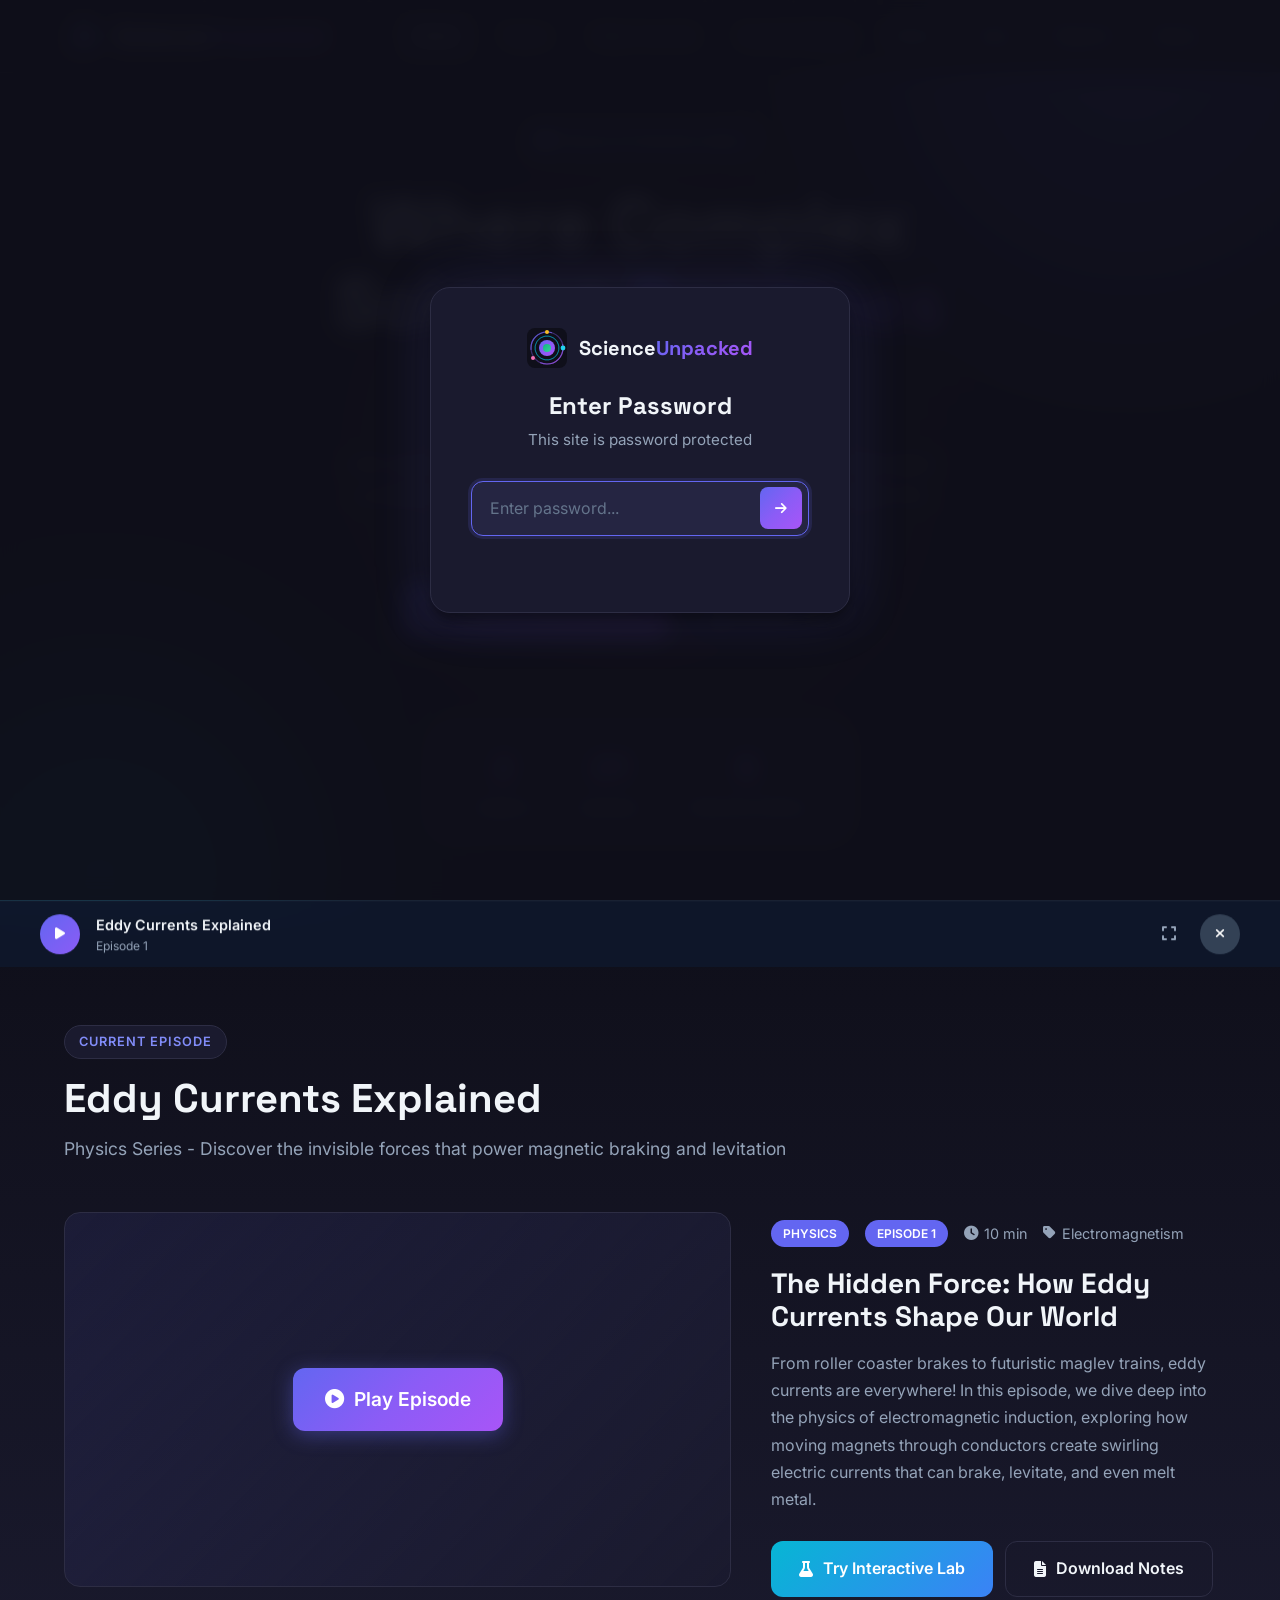
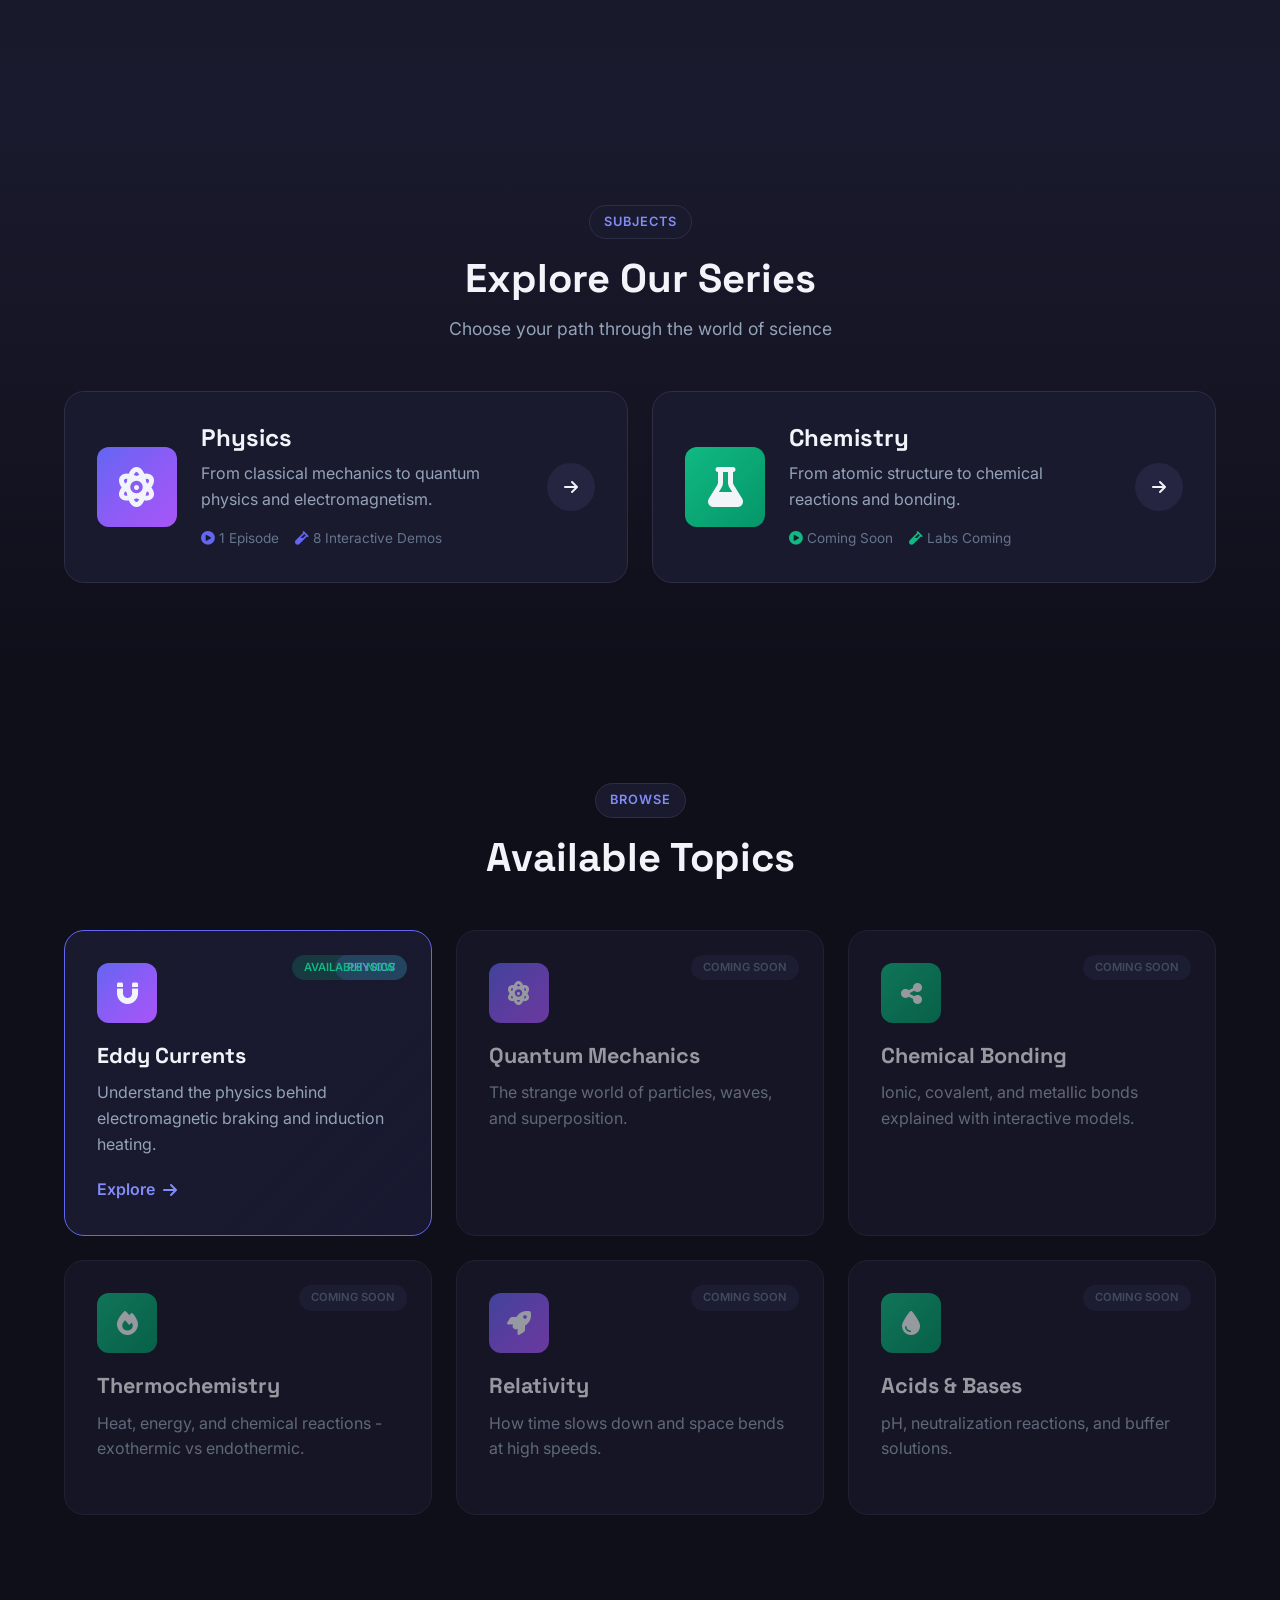
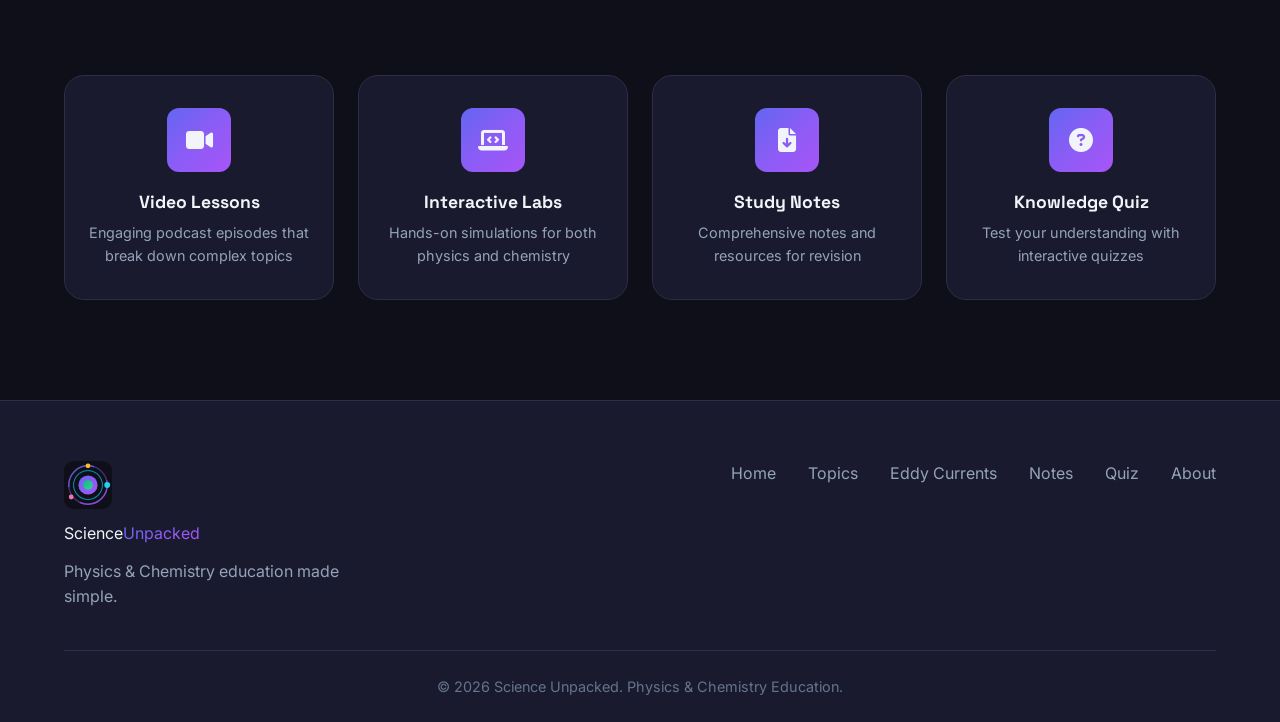
==== index.html @ 42dd4e94 "Add Chapter 8: Nuclear Instability and Radioactive Decay - Complete rewrite of nuclear-decay.html wi" ====
<!DOCTYPE html>
<html lang="en">
<head>
    <meta charset="UTF-8">
    <meta name="viewport" content="width=device-width, initial-scale=1.0">
    <meta name="description" content="Science Unpacked - Educational podcast series making complex science concepts accessible and engaging">
    <title>Science Unpacked | Where Complex Science Becomes Simple</title>
    <link rel="stylesheet" href="css/styles.css">
    <link rel="preconnect" href="https://fonts.googleapis.com">
    <link rel="preconnect" href="https://fonts.gstatic.com" crossorigin>
    <link href="https://fonts.googleapis.com/css2?family=Inter:wght@300;400;500;600;700;800&family=Space+Grotesk:wght@400;500;600;700&display=swap" rel="stylesheet">
    <link rel="stylesheet" href="https://cdnjs.cloudflare.com/ajax/libs/font-awesome/6.4.0/css/all.min.css">
</head>
<body>
    <!-- Navigation -->
    <nav class="navbar" id="navbar">
        <div class="nav-container">
            <a href="index.html" class="nav-brand">
                <div class="brand-logo">
                    <img src="assets/logo-icon.svg" alt="Science Unpacked" width="32" height="32">
                </div>
                <span class="brand-text">Science<span class="brand-accent">Unpacked</span></span>
            </a>
            
            <div class="nav-menu" id="navMenu">
                <a href="index.html" class="nav-link active">Home</a>
                <a href="topics.html" class="nav-link">Topics</a>
                <a href="eddy-currents.html" class="nav-link">Eddy Currents</a>
                <a href="nuclear-decay.html" class="nav-link">Nuclear Decay</a>
                <a href="notes.html" class="nav-link">Notes</a>
                <a href="quiz.html" class="nav-link">Quiz</a>
                <a href="reports.html" class="nav-link">Reports</a><a href="about.html" class="nav-link">About</a>
            </div>
            
            <button class="mobile-toggle" id="mobileToggle">
                <span></span>
                <span></span>
                <span></span>
            </button>
        </div>
    </nav>

    <!-- Hero Section -->
    <section class="hero">
        <div class="hero-bg">
            <div class="gradient-orb orb-1"></div>
            <div class="gradient-orb orb-2"></div>
            <div class="gradient-orb orb-3"></div>
            <div class="particles" id="particles"></div>
        </div>
        
        <div class="hero-content">
            <div class="hero-badge">
                <i class="fas fa-play-circle"></i>
                <span>Physics & Chemistry Series</span>
            </div>
            <h1 class="hero-title">
                Where Complex Science
                <span class="gradient-text">Becomes Simple</span>
            </h1>
            <p class="hero-description">
                Join us on a journey through Physics and Chemistry. From eddy currents to chemical bonds, 
                we unpack complex concepts into engaging, digestible episodes.
            </p>
            <div class="hero-buttons">
                <a href="podcast.html" class="btn btn-primary">
                    <i class="fas fa-headphones"></i>
                    Listen to Latest Episode
                </a>
                <a href="topics.html" class="btn btn-secondary">
                    <i class="fas fa-flask"></i>
                    Browse Topics
                </a>
            </div>
        </div>
        
        <div class="hero-stats">
            <div class="stat-item">
                <span class="stat-number">2</span>
                <span class="stat-label">Subjects</span>
            </div>
            <div class="stat-item">
                <span class="stat-number">01</span>
                <span class="stat-label">Episodes</span>
            </div>
            <div class="stat-item">
                <span class="stat-number">8</span>
                <span class="stat-label">Interactive Demos</span>
            </div>
        </div>
    </section>

    <!-- Latest Episode Section -->
    <section class="episode-section" id="latest-episode">
        <div class="container">
            <div class="section-header">
                <span class="section-tag">Current Episode</span>
                <h2 class="section-title">Eddy Currents Explained</h2>
                <p class="section-subtitle">Physics Series - Discover the invisible forces that power magnetic braking and levitation</p>
            </div>
            
            <div class="video-container">
                <div class="video-player" id="videoPlayer" style="min-height:320px; display:flex; align-items:center; justify-content:center; background:linear-gradient(135deg, rgba(99,102,241,0.1) 0%, var(--surface) 100%); border-radius:16px;">
                    <a href="podcast.html" class="btn btn-primary" style="font-size:1.2rem; padding:16px 32px;">
                        <i class="fas fa-play-circle"></i>
                        Play Episode
                    </a>
                </div>
                
                <div class="video-info">
                    <div class="video-meta">
                        <span class="subject-tag physics">Physics</span>
                        <span class="episode-tag">Episode 1</span>
                        <span class="duration"><i class="fas fa-clock"></i> 10 min</span>
                        <span class="topic"><i class="fas fa-tag"></i> Electromagnetism</span>
                    </div>
                    <h3 class="video-title">The Hidden Force: How Eddy Currents Shape Our World</h3>
                    <p class="video-description">
                        From roller coaster brakes to futuristic maglev trains, eddy currents are everywhere! 
                        In this episode, we dive deep into the physics of electromagnetic induction, 
                        exploring how moving magnets through conductors create swirling electric currents 
                        that can brake, levitate, and even melt metal.
                    </p>
                    <div class="video-actions">
                        <a href="eddy-currents.html" class="btn btn-accent">
                            <i class="fas fa-flask"></i>
                            Try Interactive Lab
                        </a>
                        <a href="notes.html" class="btn btn-outline">
                            <i class="fas fa-file-alt"></i>
                            Download Notes
                        </a>
                    </div>
                </div>
            </div>
        </div>
    </section>

    <!-- Subjects Section -->
    <section class="subjects-section">
        <div class="container">
            <div class="section-header centered">
                <span class="section-tag">Subjects</span>
                <h2 class="section-title">Explore Our Series</h2>
                <p class="section-subtitle">Choose your path through the world of science</p>
            </div>
            
            <div class="subjects-grid">
                <a href="topics.html#physics" class="subject-card physics">
                    <div class="subject-icon">
                        <i class="fas fa-atom"></i>
                    </div>
                    <div class="subject-content">
                        <h3>Physics</h3>
                        <p>From classical mechanics to quantum physics and electromagnetism.</p>
                        <div class="subject-meta">
                            <span><i class="fas fa-play-circle"></i> 1 Episode</span>
                            <span><i class="fas fa-vial"></i> 8 Interactive Demos</span>
                        </div>
                    </div>
                    <div class="subject-arrow">
                        <i class="fas fa-arrow-right"></i>
                    </div>
                </a>
                
                <a href="topics.html#chemistry" class="subject-card chemistry">
                    <div class="subject-icon">
                        <i class="fas fa-flask"></i>
                    </div>
                    <div class="subject-content">
                        <h3>Chemistry</h3>
                        <p>From atomic structure to chemical reactions and bonding.</p>
                        <div class="subject-meta">
                            <span><i class="fas fa-play-circle"></i> Coming Soon</span>
                            <span><i class="fas fa-vial"></i> Labs Coming</span>
                        </div>
                    </div>
                    <div class="subject-arrow">
                        <i class="fas fa-arrow-right"></i>
                    </div>
                </a>
            </div>
        </div>
    </section>

    <!-- Topics Grid -->
    <section class="topics-section">
        <div class="container">
            <div class="section-header centered">
                <span class="section-tag">Browse</span>
                <h2 class="section-title">Available Topics</h2>
            </div>
            
            <div class="topics-grid">
                <div class="topic-card featured physics">
                    <div class="topic-badge physics">Physics</div>
                    <div class="topic-icon">
                        <i class="fas fa-magnet"></i>
                    </div>
                    <h3>Eddy Currents</h3>
                    <p>Understand the physics behind electromagnetic braking and induction heating.</p>
                    <a href="eddy-currents.html" class="topic-link">
                        Explore <i class="fas fa-arrow-right"></i>
                    </a>
                    <span class="topic-status available">Available Now</span>
                </div>
                
                <div class="topic-card coming-soon physics">
                    <div class="topic-badge physics">Physics</div>
                    <div class="topic-icon">
                        <i class="fas fa-atom"></i>
                    </div>
                    <h3>Quantum Mechanics</h3>
                    <p>The strange world of particles, waves, and superposition.</p>
                    <span class="topic-status">Coming Soon</span>
                </div>
                
                <div class="topic-card coming-soon chemistry">
                    <div class="topic-badge chemistry">Chemistry</div>
                    <div class="topic-icon" style="background: var(--gradient-chem);">
                        <i class="fas fa-share-alt"></i>
                    </div>
                    <h3>Chemical Bonding</h3>
                    <p>Ionic, covalent, and metallic bonds explained with interactive models.</p>
                    <span class="topic-status">Coming Soon</span>
                </div>
                
                <div class="topic-card coming-soon chemistry">
                    <div class="topic-badge chemistry">Chemistry</div>
                    <div class="topic-icon" style="background: var(--gradient-chem);">
                        <i class="fas fa-fire"></i>
                    </div>
                    <h3>Thermochemistry</h3>
                    <p>Heat, energy, and chemical reactions - exothermic vs endothermic.</p>
                    <span class="topic-status">Coming Soon</span>
                </div>
                
                <div class="topic-card coming-soon physics">
                    <div class="topic-badge physics">Physics</div>
                    <div class="topic-icon">
                        <i class="fas fa-rocket"></i>
                    </div>
                    <h3>Relativity</h3>
                    <p>How time slows down and space bends at high speeds.</p>
                    <span class="topic-status">Coming Soon</span>
                </div>
                
                <div class="topic-card coming-soon chemistry">
                    <div class="topic-badge chemistry">Chemistry</div>
                    <div class="topic-icon" style="background: var(--gradient-chem);">
                        <i class="fas fa-tint"></i>
                    </div>
                    <h3>Acids & Bases</h3>
                    <p>pH, neutralization reactions, and buffer solutions.</p>
                    <span class="topic-status">Coming Soon</span>
                </div>
            </div>
        </div>
    </section>

    <!-- Features Section -->
    <section class="features-section">
        <div class="container">
            <div class="features-grid">
                <div class="feature-item">
                    <div class="feature-icon">
                        <i class="fas fa-video"></i>
                    </div>
                    <h3>Video Lessons</h3>
                    <p>Engaging podcast episodes that break down complex topics</p>
                </div>
                <div class="feature-item">
                    <div class="feature-icon">
                        <i class="fas fa-laptop-code"></i>
                    </div>
                    <h3>Interactive Labs</h3>
                    <p>Hands-on simulations for both physics and chemistry</p>
                </div>
                <div class="feature-item">
                    <div class="feature-icon">
                        <i class="fas fa-file-download"></i>
                    </div>
                    <h3>Study Notes</h3>
                    <p>Comprehensive notes and resources for revision</p>
                </div>
                <div class="feature-item">
                    <div class="feature-icon">
                        <i class="fas fa-question-circle"></i>
                    </div>
                    <h3>Knowledge Quiz</h3>
                    <p>Test your understanding with interactive quizzes</p>
                </div>
            </div>
        </div>
    </section>

    <!-- Footer -->
    <footer class="footer">
        <div class="container">
            <div class="footer-content">
                <div class="footer-brand">
                    <div class="brand-logo">
                        <img src="assets/logo-icon.svg" alt="Science Unpacked" width="32" height="32">
                    </div>
                    <span class="brand-text">Science<span class="brand-accent">Unpacked</span></span>
                    <p>Physics & Chemistry education made simple.</p>
                </div>
                <div class="footer-links">
                    <a href="index.html">Home</a>
                    <a href="topics.html">Topics</a>
                    <a href="eddy-currents.html">Eddy Currents</a>
                    <a href="notes.html">Notes</a>
                    <a href="quiz.html">Quiz</a>
                    <a href="about.html">About</a>
                </div>
            </div>
            <div class="footer-bottom">
                <p>&copy; 2026 Science Unpacked. Physics & Chemistry Education.</p>
            </div>
        </div>
    </footer>

    <script src="js/app.js"></script>
    <script src="js/audio-player.js"></script>
<script src="js/auth.js"></script>
</body>
</html>
---- css/styles.css ----
/* ===== CSS VARIABLES ===== */
:root {
    --primary: #6366f1;
    --primary-dark: #4f46e5;
    --primary-light: #818cf8;
    --secondary: #06b6d4;
    --accent: #f59e0b;
    --accent-light: #fbbf24;
    --background: #0f0f1a;
    --surface: #1a1a2e;
    --surface-light: #252542;
    --text: #f1f5f9;
    --text-muted: #94a3b8;
    --text-dim: #64748b;
    --border: #2d2d44;
    --success: #10b981;
    --warning: #f59e0b;
    --error: #ef4444;
    
    --gradient-1: linear-gradient(135deg, #6366f1 0%, #8b5cf6 50%, #a855f7 100%);
    --gradient-2: linear-gradient(135deg, #06b6d4 0%, #3b82f6 100%);
    --gradient-3: linear-gradient(135deg, #f59e0b 0%, #ef4444 100%);
    --gradient-chem: linear-gradient(135deg, #10b981 0%, #059669 100%);
    
    /* Subject Colors */
    --physics: #6366f1;
    --physics-light: #818cf8;
    --chemistry: #10b981;
    --chemistry-light: #34d399;
    
    --shadow-sm: 0 1px 2px 0 rgba(0, 0, 0, 0.3);
    --shadow: 0 4px 6px -1px rgba(0, 0, 0, 0.4);
    --shadow-lg: 0 10px 15px -3px rgba(0, 0, 0, 0.5);
    --shadow-glow: 0 0 40px rgba(99, 102, 241, 0.3);
    
    --radius-sm: 8px;
    --radius: 12px;
    --radius-lg: 20px;
    --radius-xl: 28px;
    
    --transition: all 0.3s cubic-bezier(0.4, 0, 0.2, 1);
}

/* ===== RESET & BASE ===== */
*, *::before, *::after {
    box-sizing: border-box;
    margin: 0;
    padding: 0;
}

html {
    scroll-behavior: smooth;
}

body {
    font-family: 'Inter', sans-serif;
    background: var(--background);
    color: var(--text);
    line-height: 1.6;
    overflow-x: hidden;
}

h1, h2, h3, h4, h5, h6 {
    font-family: 'Space Grotesk', sans-serif;
    font-weight: 700;
    line-height: 1.2;
}

a {
    text-decoration: none;
    color: inherit;
}

button {
    border: none;
    background: none;
    cursor: pointer;
    font-family: inherit;
}

img {
    max-width: 100%;
    display: block;
}

.container {
    max-width: 1200px;
    margin: 0 auto;
    padding: 0 24px;
}

/* ===== NAVIGATION ===== */
.navbar {
    position: fixed;
    top: 0;
    left: 0;
    right: 0;
    z-index: 1000;
    background: rgba(15, 15, 26, 0.8);
    backdrop-filter: blur(20px);
    border-bottom: 1px solid var(--border);
    transition: var(--transition);
}

.navbar.scrolled {
    background: rgba(15, 15, 26, 0.95);
    box-shadow: var(--shadow);
}

.nav-container {
    max-width: 1200px;
    margin: 0 auto;
    padding: 0 24px;
    height: 72px;
    display: flex;
    align-items: center;
    justify-content: space-between;
}

.nav-brand {
    display: flex;
    align-items: center;
    gap: 12px;
    font-family: 'Space Grotesk', sans-serif;
    font-size: 1.5rem;
    font-weight: 700;
}

.brand-logo {
    width: 40px;
    height: 40px;
    display: flex;
    align-items: center;
    justify-content: center;
    font-size: 1.25rem;
}

.brand-logo img {
    width: 100%;
    height: 100%;
    object-fit: contain;
}

.brand-accent {
    background: var(--gradient-1);
    -webkit-background-clip: text;
    -webkit-text-fill-color: transparent;
    background-clip: text;
}

.nav-menu {
    display: flex;
    align-items: center;
    gap: 8px;
}

.nav-link {
    padding: 10px 18px;
    border-radius: var(--radius-sm);
    font-weight: 500;
    font-size: 0.95rem;
    color: var(--text-muted);
    transition: var(--transition);
}

.nav-link:hover,
.nav-link.active {
    color: var(--text);
    background: var(--surface);
}

.wip-badge {
    display: inline-block;
    margin-left: 6px;
    padding: 2px 6px;
    font-size: 0.65rem;
    font-weight: 700;
    text-transform: uppercase;
    letter-spacing: 0.05em;
    color: var(--background);
    background: var(--accent);
    border-radius: 4px;
    vertical-align: middle;
    line-height: 1;
}

.nav-link.disabled {
    opacity: 0.5;
    cursor: not-allowed;
    pointer-events: none;
}

.mobile-toggle {
    display: none;
    flex-direction: column;
    gap: 5px;
    padding: 8px;
}

.mobile-toggle span {
    width: 24px;
    height: 2px;
    background: var(--text);
    border-radius: 2px;
    transition: var(--transition);
}

/* ===== HERO SECTION ===== */
.hero {
    position: relative;
    min-height: 100vh;
    display: flex;
    flex-direction: column;
    align-items: center;
    justify-content: center;
    padding: 120px 24px 80px;
    overflow: hidden;
}

.hero-bg {
    position: absolute;
    inset: 0;
    z-index: -1;
}

.gradient-orb {
    position: absolute;
    border-radius: 50%;
    filter: blur(100px);
    opacity: 0.5;
    animation: float 20s ease-in-out infinite;
}

.orb-1 {
    width: 500px;
    height: 500px;
    background: var(--primary);
    top: -200px;
    right: -100px;
    animation-delay: 0s;
}

.orb-2 {
    width: 400px;
    height: 400px;
    background: var(--secondary);
    bottom: -150px;
    left: -100px;
    animation-delay: -7s;
}

.orb-3 {
    width: 300px;
    height: 300px;
    background: var(--accent);
    top: 50%;
    left: 50%;
    transform: translate(-50%, -50%);
    animation-delay: -14s;
}

.particles {
    position: absolute;
    inset: 0;
    overflow: hidden;
}

.particle {
    position: absolute;
    width: 4px;
    height: 4px;
    background: rgba(255, 255, 255, 0.5);
    border-radius: 50%;
    animation: particle-float 15s infinite;
}

@keyframes float {
    0%, 100% { transform: translate(0, 0) scale(1); }
    25% { transform: translate(50px, -50px) scale(1.1); }
    50% { transform: translate(0, -100px) scale(1); }
    75% { transform: translate(-50px, -50px) scale(0.9); }
}

@keyframes particle-float {
    0%, 100% { transform: translateY(100vh) rotate(0deg); opacity: 0; }
    10% { opacity: 1; }
    90% { opacity: 1; }
    100% { transform: translateY(-100vh) rotate(720deg); opacity: 0; }
}

.hero-content {
    text-align: center;
    max-width: 800px;
    z-index: 1;
}

.hero-badge {
    display: inline-flex;
    align-items: center;
    gap: 8px;
    padding: 8px 16px;
    background: var(--surface);
    border: 1px solid var(--border);
    border-radius: 50px;
    font-size: 0.9rem;
    color: var(--primary-light);
    margin-bottom: 24px;
}

.hero-title {
    font-size: clamp(2.5rem, 6vw, 4.5rem);
    margin-bottom: 24px;
    line-height: 1.1;
}

.gradient-text {
    background: var(--gradient-1);
    -webkit-background-clip: text;
    -webkit-text-fill-color: transparent;
    background-clip: text;
}

.hero-description {
    font-size: 1.25rem;
    color: var(--text-muted);
    max-width: 600px;
    margin: 0 auto 40px;
}

.hero-buttons {
    display: flex;
    gap: 16px;
    justify-content: center;
    flex-wrap: wrap;
}

/* ===== BUTTONS ===== */
.btn {
    display: inline-flex;
    align-items: center;
    gap: 10px;
    padding: 14px 28px;
    border-radius: var(--radius);
    font-weight: 600;
    font-size: 1rem;
    transition: var(--transition);
    cursor: pointer;
}

.btn-primary {
    background: var(--gradient-1);
    color: white;
    box-shadow: 0 4px 20px rgba(99, 102, 241, 0.4);
}

.btn-primary:hover {
    transform: translateY(-2px);
    box-shadow: 0 8px 30px rgba(99, 102, 241, 0.5);
}

.btn-secondary {
    background: var(--surface);
    color: var(--text);
    border: 1px solid var(--border);
}

.btn-secondary:hover {
    background: var(--surface-light);
    border-color: var(--primary);
}

.btn-accent {
    background: var(--gradient-2);
    color: white;
}

.btn-accent:hover {
    transform: translateY(-2px);
    box-shadow: 0 8px 30px rgba(6, 182, 212, 0.4);
}

.btn-outline {
    background: transparent;
    color: var(--text);
    border: 1px solid var(--border);
}

.btn-outline:hover {
    background: var(--surface);
    border-color: var(--primary);
}

/* ===== HERO STATS ===== */
.hero-stats {
    display: flex;
    gap: 48px;
    margin-top: 80px;
    padding: 24px 48px;
    background: var(--surface);
    border: 1px solid var(--border);
    border-radius: var(--radius-xl);
    z-index: 1;
}

.stat-item {
    text-align: center;
}

.stat-number {
    display: block;
    font-family: 'Space Grotesk', sans-serif;
    font-size: 2rem;
    font-weight: 700;
    background: var(--gradient-1);
    -webkit-background-clip: text;
    -webkit-text-fill-color: transparent;
    background-clip: text;
}

.stat-label {
    font-size: 0.875rem;
    color: var(--text-muted);
}

/* ===== SECTIONS ===== */
.section-header {
    margin-bottom: 48px;
}

.section-header.centered {
    text-align: center;
}

.section-tag {
    display: inline-block;
    padding: 6px 14px;
    background: var(--surface);
    border: 1px solid var(--border);
    border-radius: 50px;
    font-size: 0.8rem;
    font-weight: 600;
    text-transform: uppercase;
    letter-spacing: 1px;
    color: var(--primary-light);
    margin-bottom: 16px;
}

.section-title {
    font-size: clamp(1.75rem, 4vw, 2.5rem);
    margin-bottom: 12px;
}

.section-subtitle {
    font-size: 1.1rem;
    color: var(--text-muted);
}

/* ===== EPISODE SECTION ===== */
.episode-section {
    padding: 100px 0;
    background: linear-gradient(180deg, var(--background) 0%, var(--surface) 100%);
}

.video-container {
    display: grid;
    grid-template-columns: 1.5fr 1fr;
    gap: 40px;
    align-items: start;
}

.video-player {
    position: relative;
    background: var(--surface);
    border-radius: var(--radius-lg);
    overflow: hidden;
    border: 1px solid var(--border);
    aspect-ratio: 16/9;
}

.video-placeholder {
    position: absolute;
    inset: 0;
    display: flex;
    align-items: center;
    justify-content: center;
    background: linear-gradient(135deg, var(--surface) 0%, var(--surface-light) 100%);
}

.placeholder-content {
    text-align: center;
    padding: 40px;
}

.placeholder-content i {
    font-size: 4rem;
    color: var(--primary);
    margin-bottom: 20px;
}

.placeholder-content h3 {
    font-size: 1.5rem;
    margin-bottom: 8px;
}

.placeholder-content p {
    color: var(--text-muted);
    margin-bottom: 16px;
}

.placeholder-hint {
    display: inline-block;
    padding: 8px 16px;
    background: var(--surface-light);
    border-radius: var(--radius-sm);
    font-size: 0.8rem;
    color: var(--text-dim);
}

.video-player iframe {
    width: 100%;
    height: 100%;
    border: none;
}

.video-info {
    padding: 8px 0;
}

.video-meta {
    display: flex;
    gap: 16px;
    margin-bottom: 20px;
    flex-wrap: wrap;
}

.episode-tag {
    padding: 4px 12px;
    background: var(--primary);
    color: white;
    border-radius: 50px;
    font-size: 0.75rem;
    font-weight: 600;
    text-transform: uppercase;
}

.duration,
.topic {
    display: flex;
    align-items: center;
    gap: 6px;
    font-size: 0.9rem;
    color: var(--text-muted);
}

.video-title {
    font-size: 1.75rem;
    margin-bottom: 16px;
}

.video-description {
    color: var(--text-muted);
    margin-bottom: 28px;
    line-height: 1.7;
}

.video-actions {
    display: flex;
    gap: 12px;
    flex-wrap: wrap;
}

/* ===== TOPICS SECTION ===== */
.topics-section {
    padding: 100px 0;
}

.topics-grid {
    display: grid;
    grid-template-columns: repeat(auto-fit, minmax(300px, 1fr));
    gap: 24px;
}

.topic-card {
    position: relative;
    padding: 32px;
    background: var(--surface);
    border: 1px solid var(--border);
    border-radius: var(--radius-lg);
    transition: var(--transition);
}

.topic-card:hover:not(.coming-soon) {
    transform: translateY(-4px);
    border-color: var(--primary);
    box-shadow: var(--shadow-glow);
}

.topic-card.featured {
    background: linear-gradient(135deg, var(--surface) 0%, rgba(99, 102, 241, 0.1) 100%);
    border-color: var(--primary);
}

.topic-card.coming-soon {
    opacity: 0.6;
}

.topic-icon {
    width: 60px;
    height: 60px;
    background: var(--gradient-1);
    border-radius: var(--radius);
    display: flex;
    align-items: center;
    justify-content: center;
    font-size: 1.5rem;
    margin-bottom: 20px;
}

.topic-card h3 {
    font-size: 1.35rem;
    margin-bottom: 12px;
}

.topic-card p {
    color: var(--text-muted);
    margin-bottom: 20px;
}

.topic-link {
    display: inline-flex;
    align-items: center;
    gap: 8px;
    color: var(--primary-light);
    font-weight: 600;
    transition: var(--transition);
}

.topic-link:hover {
    gap: 12px;
}

.topic-status {
    position: absolute;
    top: 24px;
    right: 24px;
    padding: 4px 12px;
    background: var(--surface-light);
    border-radius: 50px;
    font-size: 0.7rem;
    font-weight: 600;
    text-transform: uppercase;
    color: var(--text-dim);
}

.topic-status.available {
    background: rgba(16, 185, 129, 0.2);
    color: var(--success);
}

/* ===== FEATURES SECTION ===== */
.features-section {
    padding: 60px 0 100px;
}

.features-grid {
    display: grid;
    grid-template-columns: repeat(auto-fit, minmax(250px, 1fr));
    gap: 24px;
}

.feature-item {
    text-align: center;
    padding: 32px 24px;
    background: var(--surface);
    border: 1px solid var(--border);
    border-radius: var(--radius-lg);
    transition: var(--transition);
}

.feature-item:hover {
    border-color: var(--primary);
    transform: translateY(-4px);
}

.feature-icon {
    width: 64px;
    height: 64px;
    background: var(--gradient-1);
    border-radius: var(--radius);
    display: flex;
    align-items: center;
    justify-content: center;
    font-size: 1.5rem;
    margin: 0 auto 20px;
}

.feature-item h3 {
    font-size: 1.1rem;
    margin-bottom: 8px;
}

.feature-item p {
    font-size: 0.9rem;
    color: var(--text-muted);
}

/* ===== FOOTER ===== */
.footer {
    padding: 60px 0 24px;
    background: var(--surface);
    border-top: 1px solid var(--border);
}

.footer-content {
    display: flex;
    justify-content: space-between;
    align-items: flex-start;
    margin-bottom: 40px;
    flex-wrap: wrap;
    gap: 40px;
}

.footer-brand {
    display: flex;
    flex-direction: column;
    gap: 12px;
}

.footer-brand .brand-logo {
    width: 48px;
    height: 48px;
}

.footer-brand p {
    color: var(--text-muted);
    max-width: 300px;
}

.footer-links {
    display: flex;
    gap: 32px;
    flex-wrap: wrap;
}

.footer-links a {
    color: var(--text-muted);
    transition: var(--transition);
}

.footer-links a:hover {
    color: var(--primary-light);
}

.footer-bottom {
    padding-top: 24px;
    border-top: 1px solid var(--border);
    text-align: center;
}

.footer-bottom p {
    font-size: 0.9rem;
    color: var(--text-dim);
}

/* ===== RESPONSIVE ===== */
@media (max-width: 992px) {
    .video-container {
        grid-template-columns: 1fr;
    }
    
    .hero-stats {
        gap: 32px;
        padding: 20px 32px;
    }
}

@media (max-width: 768px) {
    .nav-menu {
        position: fixed;
        top: 72px;
        left: 0;
        right: 0;
        background: var(--surface);
        flex-direction: column;
        padding: 24px;
        gap: 8px;
        border-bottom: 1px solid var(--border);
        transform: translateY(-150%);
        opacity: 0;
        transition: var(--transition);
    }
    
    .nav-menu.active {
        transform: translateY(0);
        opacity: 1;
    }
    
    .nav-link {
        width: 100%;
        text-align: center;
    }
    
    .mobile-toggle {
        display: flex;
    }
    
    .hero {
        padding: 100px 20px 60px;
    }
    
    .hero-stats {
        flex-direction: column;
        gap: 24px;
        width: 100%;
        max-width: 300px;
    }
    
    .hero-buttons {
        flex-direction: column;
        width: 100%;
        max-width: 300px;
    }
    
    .btn {
        width: 100%;
        justify-content: center;
    }
    
    .video-actions {
        flex-direction: column;
    }
    
    .footer-content {
        flex-direction: column;
        text-align: center;
    }
    
    .footer-brand {
        align-items: center;
    }
    
    .footer-links {
        justify-content: center;
    }
}

/* ===== SUBJECTS SECTION ===== */
.subjects-section {
    padding: 100px 0;
    background: linear-gradient(180deg, var(--surface) 0%, var(--background) 100%);
}

.subjects-grid {
    display: grid;
    grid-template-columns: repeat(auto-fit, minmax(400px, 1fr));
    gap: 24px;
}

.subject-card {
    display: flex;
    align-items: center;
    gap: 24px;
    padding: 32px;
    background: var(--surface);
    border: 1px solid var(--border);
    border-radius: var(--radius-lg);
    transition: var(--transition);
}

.subject-card:hover {
    transform: translateY(-4px);
    border-color: var(--primary);
}

.subject-card.chemistry:hover {
    border-color: var(--chemistry);
}

.subject-icon {
    width: 80px;
    height: 80px;
    background: var(--gradient-1);
    border-radius: var(--radius);
    display: flex;
    align-items: center;
    justify-content: center;
    font-size: 2.5rem;
    flex-shrink: 0;
}

.subject-card.chemistry .subject-icon {
    background: var(--gradient-chem);
}

.subject-content {
    flex: 1;
}

.subject-content h3 {
    font-size: 1.5rem;
    margin-bottom: 8px;
}

.subject-content p {
    color: var(--text-muted);
    margin-bottom: 16px;
}

.subject-meta {
    display: flex;
    gap: 16px;
    font-size: 0.85rem;
    color: var(--text-dim);
}

.subject-meta i {
    color: var(--primary);
}

.subject-card.chemistry .subject-meta i {
    color: var(--chemistry);
}

.subject-arrow {
    width: 48px;
    height: 48px;
    background: var(--surface-light);
    border-radius: 50%;
    display: flex;
    align-items: center;
    justify-content: center;
    transition: var(--transition);
}

.subject-card:hover .subject-arrow {
    background: var(--primary);
    color: white;
}

.subject-card.chemistry:hover .subject-arrow {
    background: var(--chemistry);
}

/* ===== TOPIC BADGES ===== */
.topic-badge {
    position: absolute;
    top: 24px;
    right: 24px;
    padding: 4px 12px;
    border-radius: 50px;
    font-size: 0.7rem;
    font-weight: 600;
    text-transform: uppercase;
}

.topic-badge.physics {
    background: rgba(99, 102, 241, 0.2);
    color: var(--physics-light);
}

.topic-badge.chemistry {
    background: rgba(16, 185, 129, 0.2);
    color: var(--chemistry-light);
}

.subject-tag {
    padding: 4px 12px;
    border-radius: 50px;
    font-size: 0.75rem;
    font-weight: 600;
    text-transform: uppercase;
}

.subject-tag.physics {
    background: var(--physics);
    color: white;
}

.subject-tag.chemistry {
    background: var(--chemistry);
    color: white;
}

/* Topic card chemistry styles */
.topic-card.chemistry.featured {
    background: linear-gradient(135deg, var(--surface) 0%, rgba(16, 185, 129, 0.1) 100%);
    border-color: var(--chemistry);
}

.topic-card.chemistry:hover:not(.coming-soon) {
    border-color: var(--chemistry);
    box-shadow: 0 0 40px rgba(16, 185, 129, 0.3);
}

@media (max-width: 768px) {
    .subjects-grid {
        grid-template-columns: 1fr;
    }
    
    .subject-card {
        flex-direction: column;
        text-align: center;
    }
    
    .subject-meta {
        justify-content: center;
    }
}

/* ===== SCROLLBAR ===== */
::-webkit-scrollbar {
    width: 10px;
}

::-webkit-scrollbar-track {
    background: var(--background);
}

::-webkit-scrollbar-thumb {
    background: var(--surface-light);
    border-radius: 5px;
}

::-webkit-scrollbar-thumb:hover {
    background: var(--primary);
}
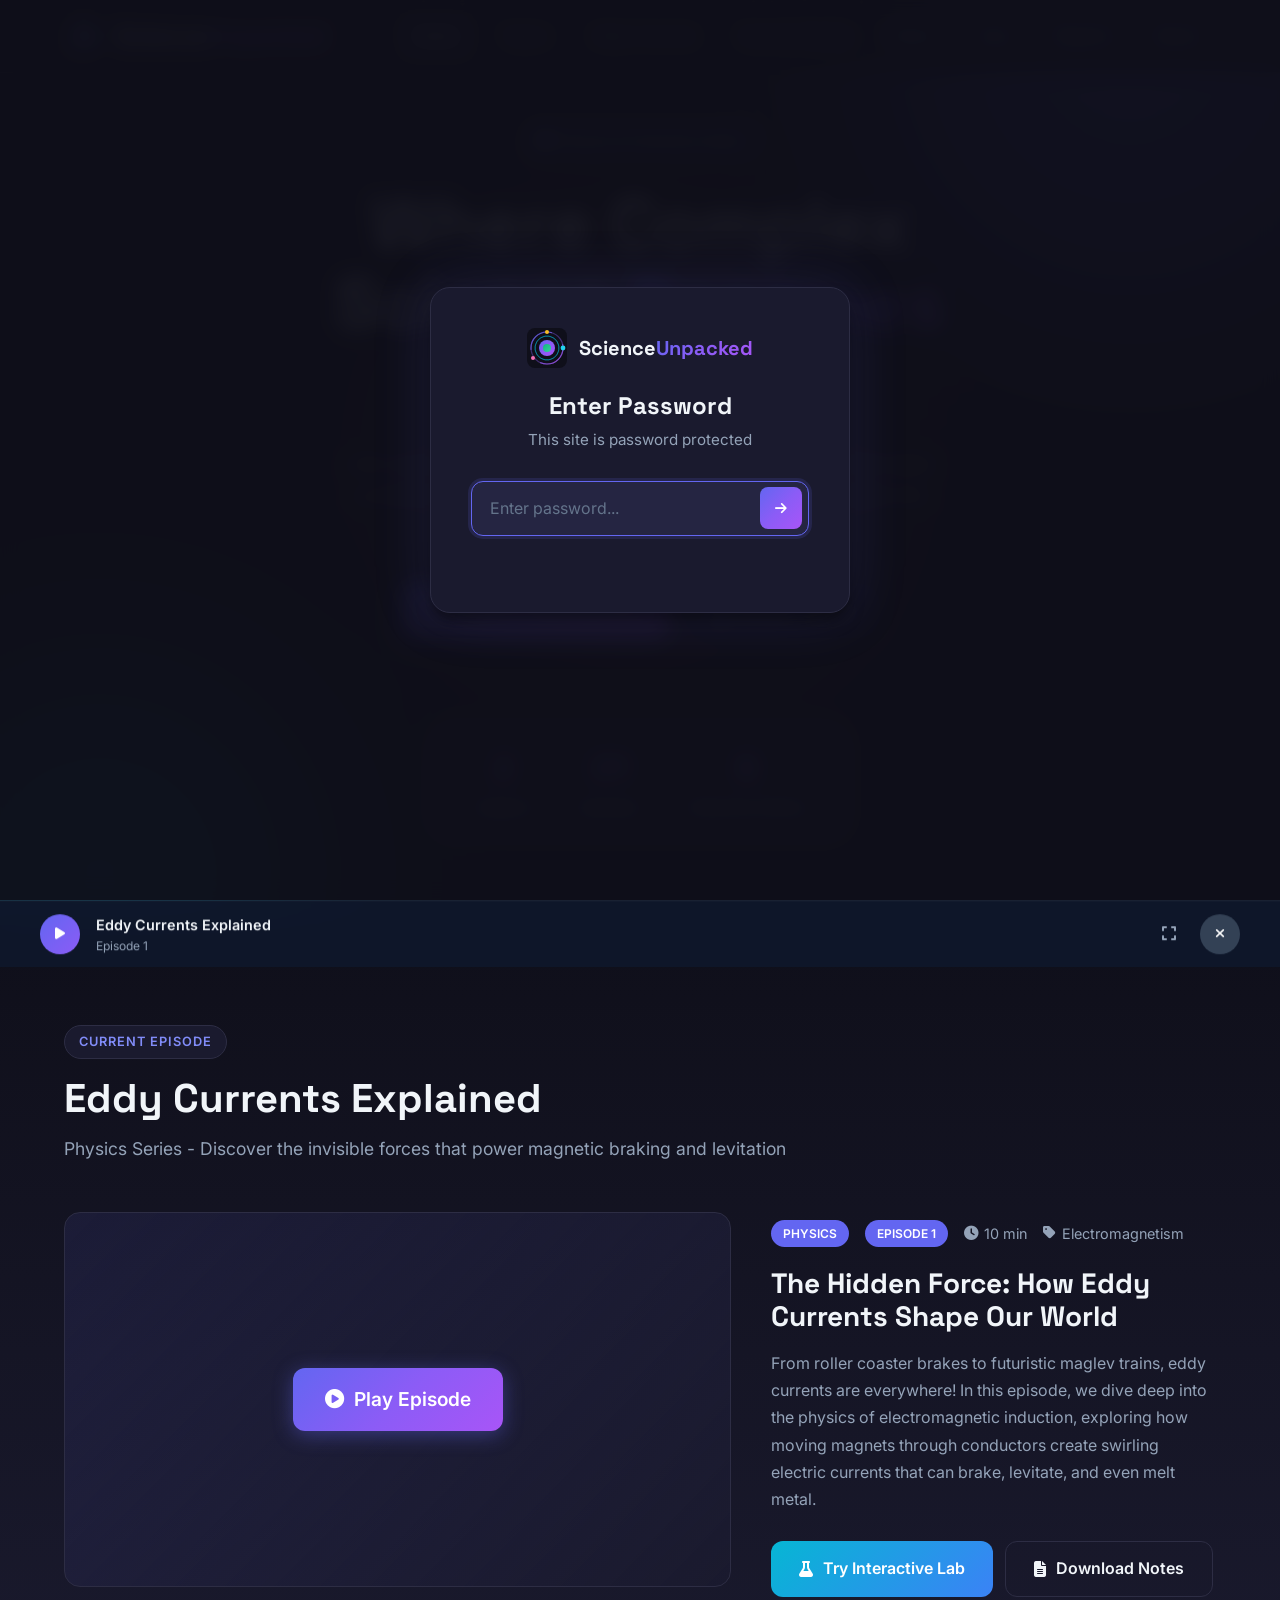
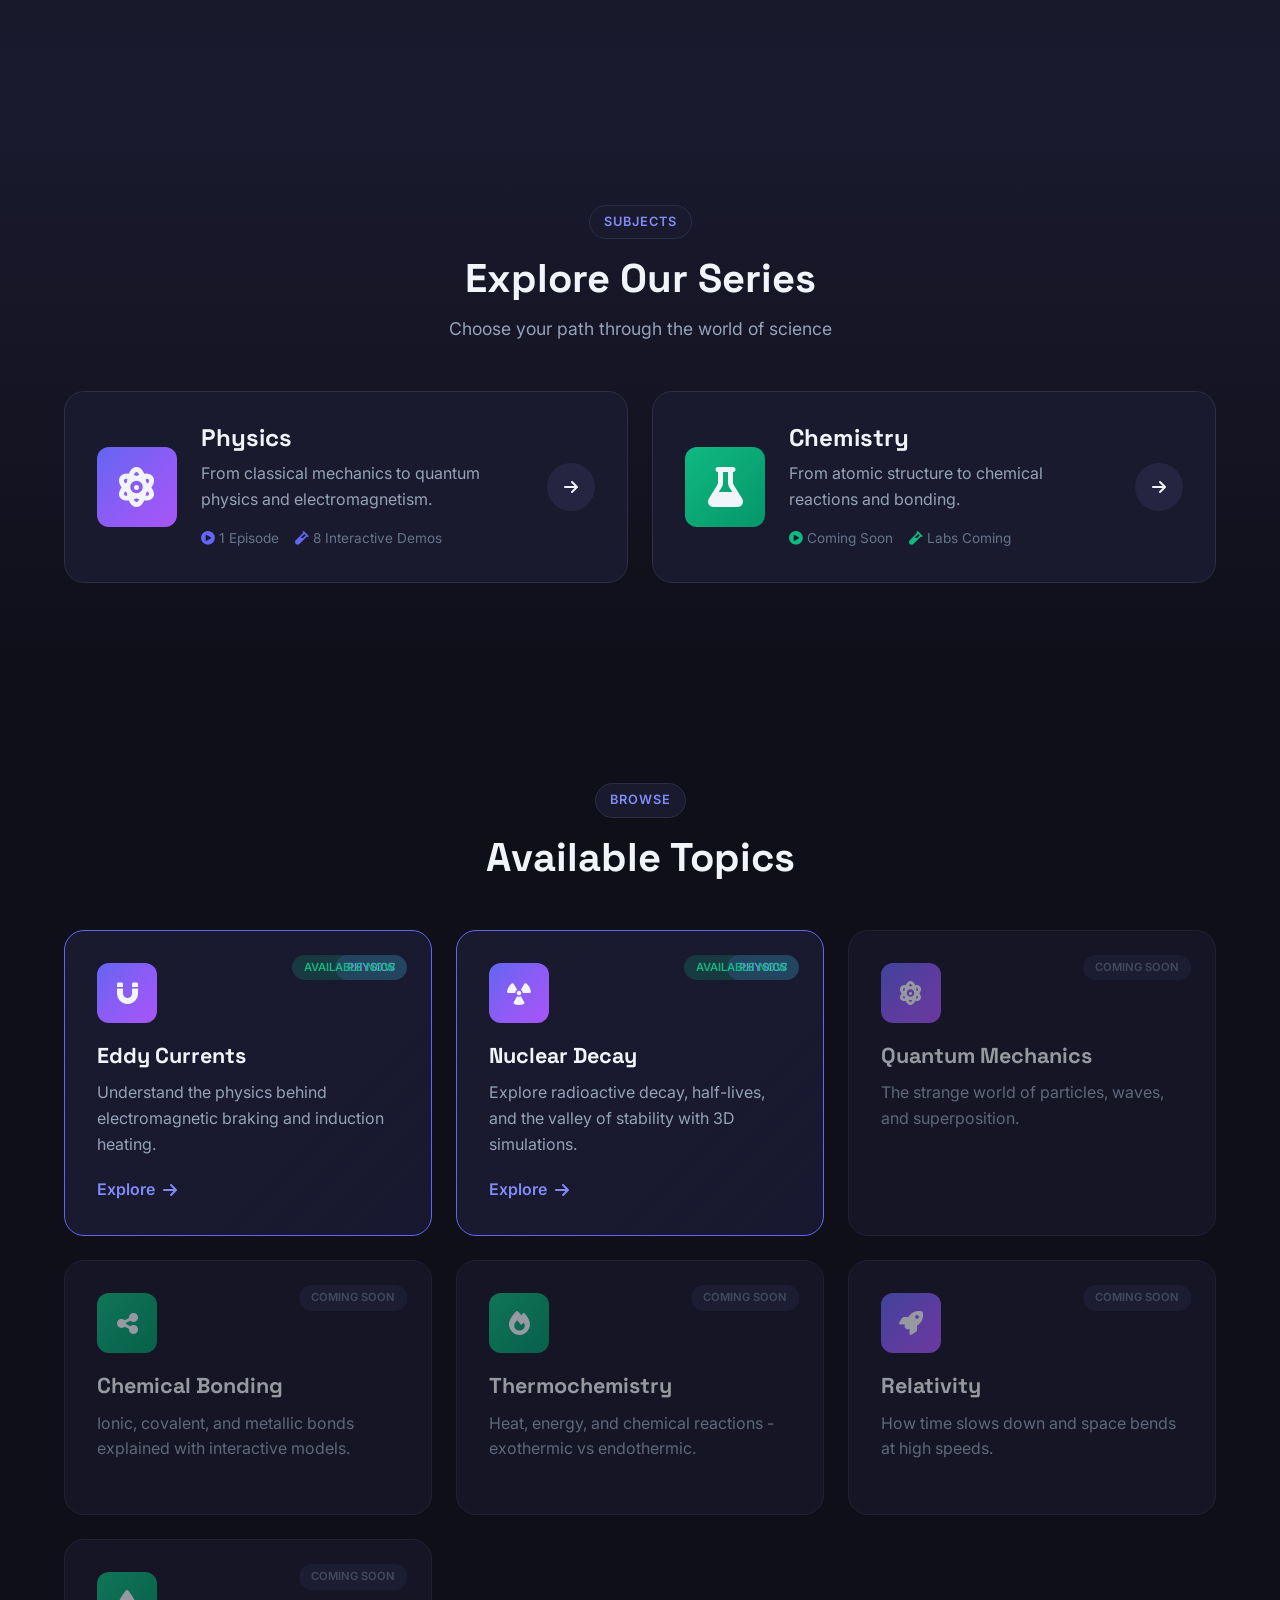
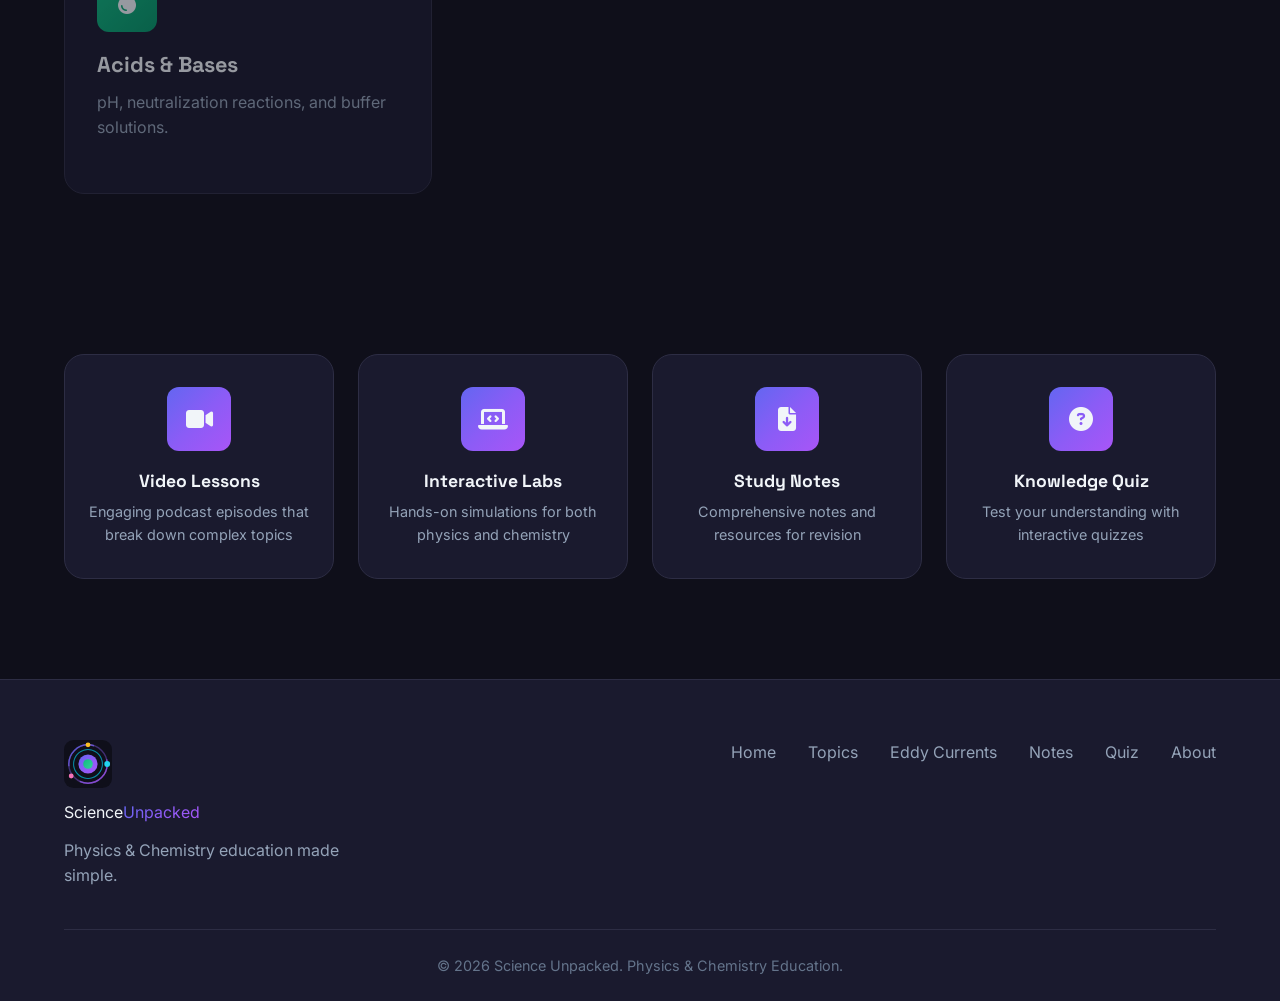
==== commit d6fa3bce: "Fix Nuclear Decay visibility on homepage and add cache-busting - Add Nuclear Decay card to homepage " ====
--- a/index.html
+++ b/index.html
@@ -205,6 +205,19 @@
                     <span class="topic-status available">Available Now</span>
                 </div>
                 
+                <div class="topic-card featured physics">
+                    <div class="topic-badge physics">Physics</div>
+                    <div class="topic-icon">
+                        <i class="fas fa-radiation"></i>
+                    </div>
+                    <h3>Nuclear Decay</h3>
+                    <p>Explore radioactive decay, half-lives, and the valley of stability with 3D simulations.</p>
+                    <a href="nuclear-decay.html" class="topic-link">
+                        Explore <i class="fas fa-arrow-right"></i>
+                    </a>
+                    <span class="topic-status available">Available Now</span>
+                </div>
+                
                 <div class="topic-card coming-soon physics">
                     <div class="topic-badge physics">Physics</div>
                     <div class="topic-icon">
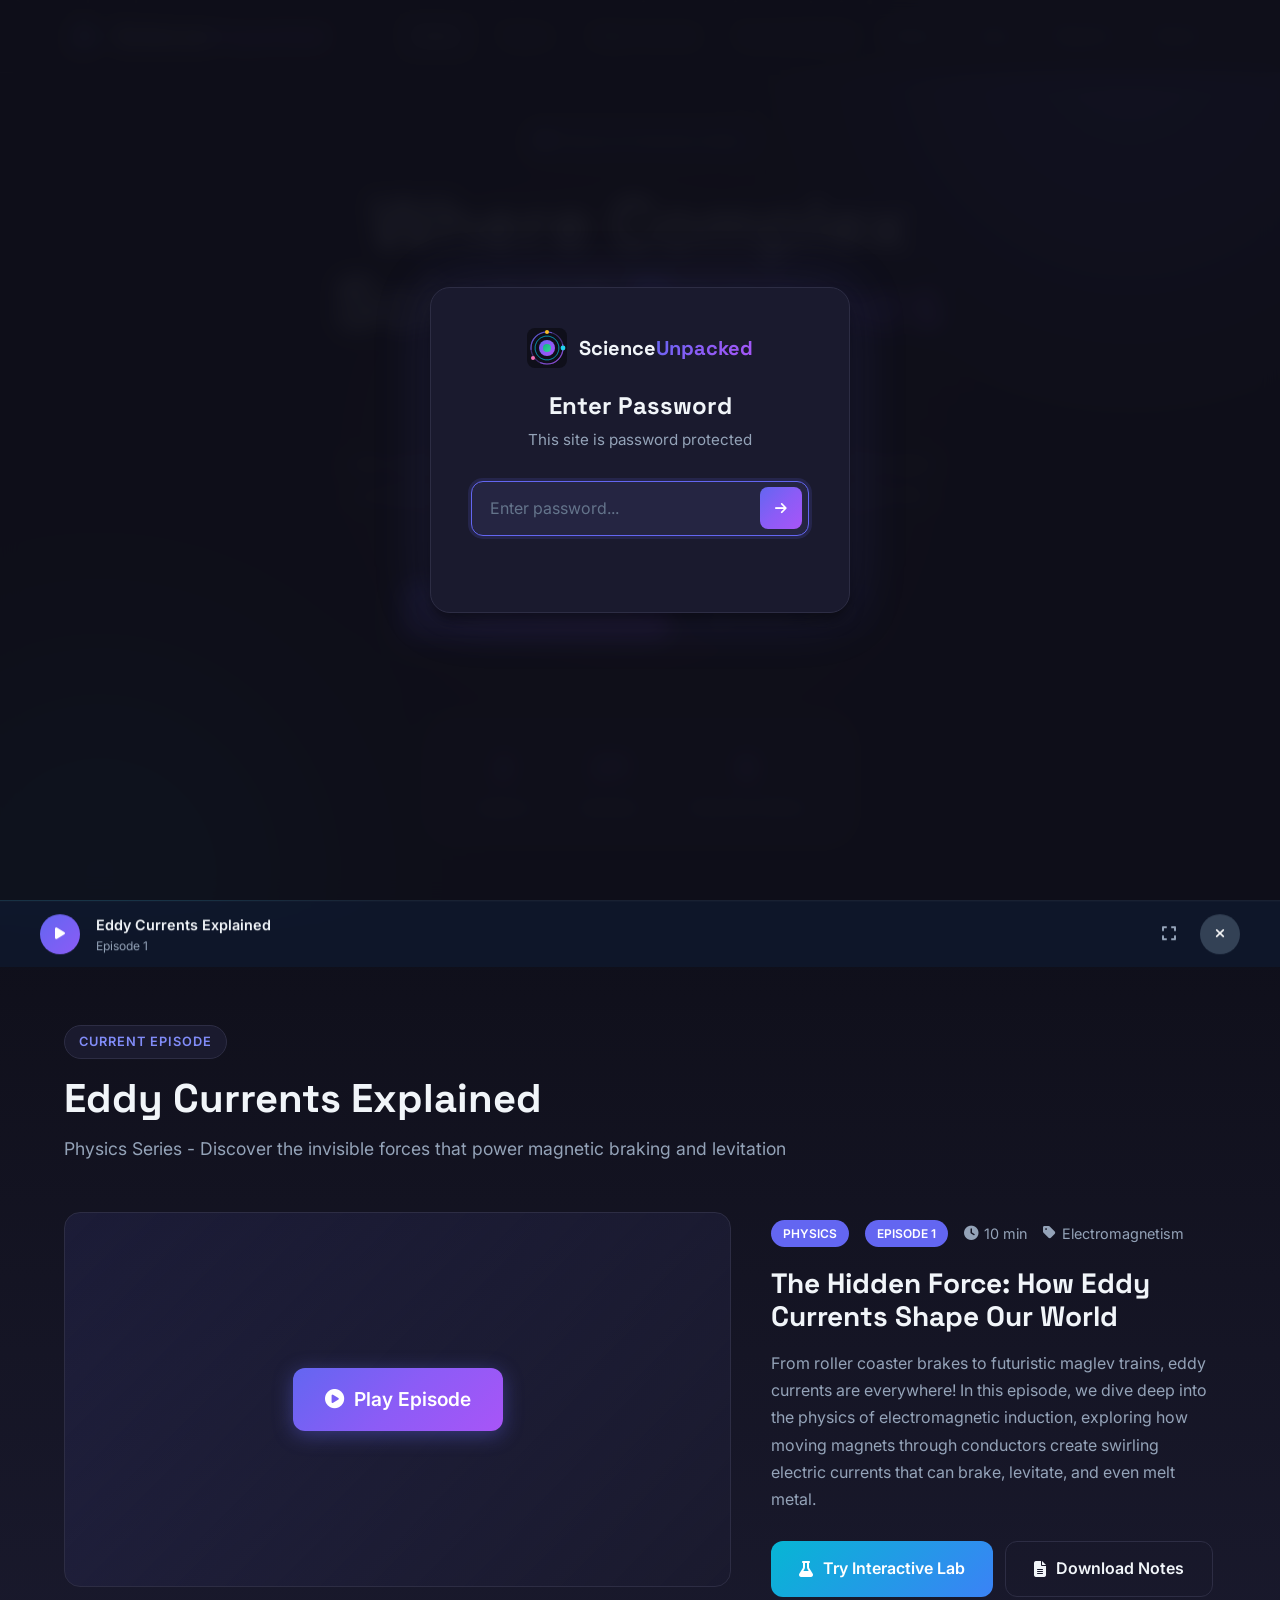
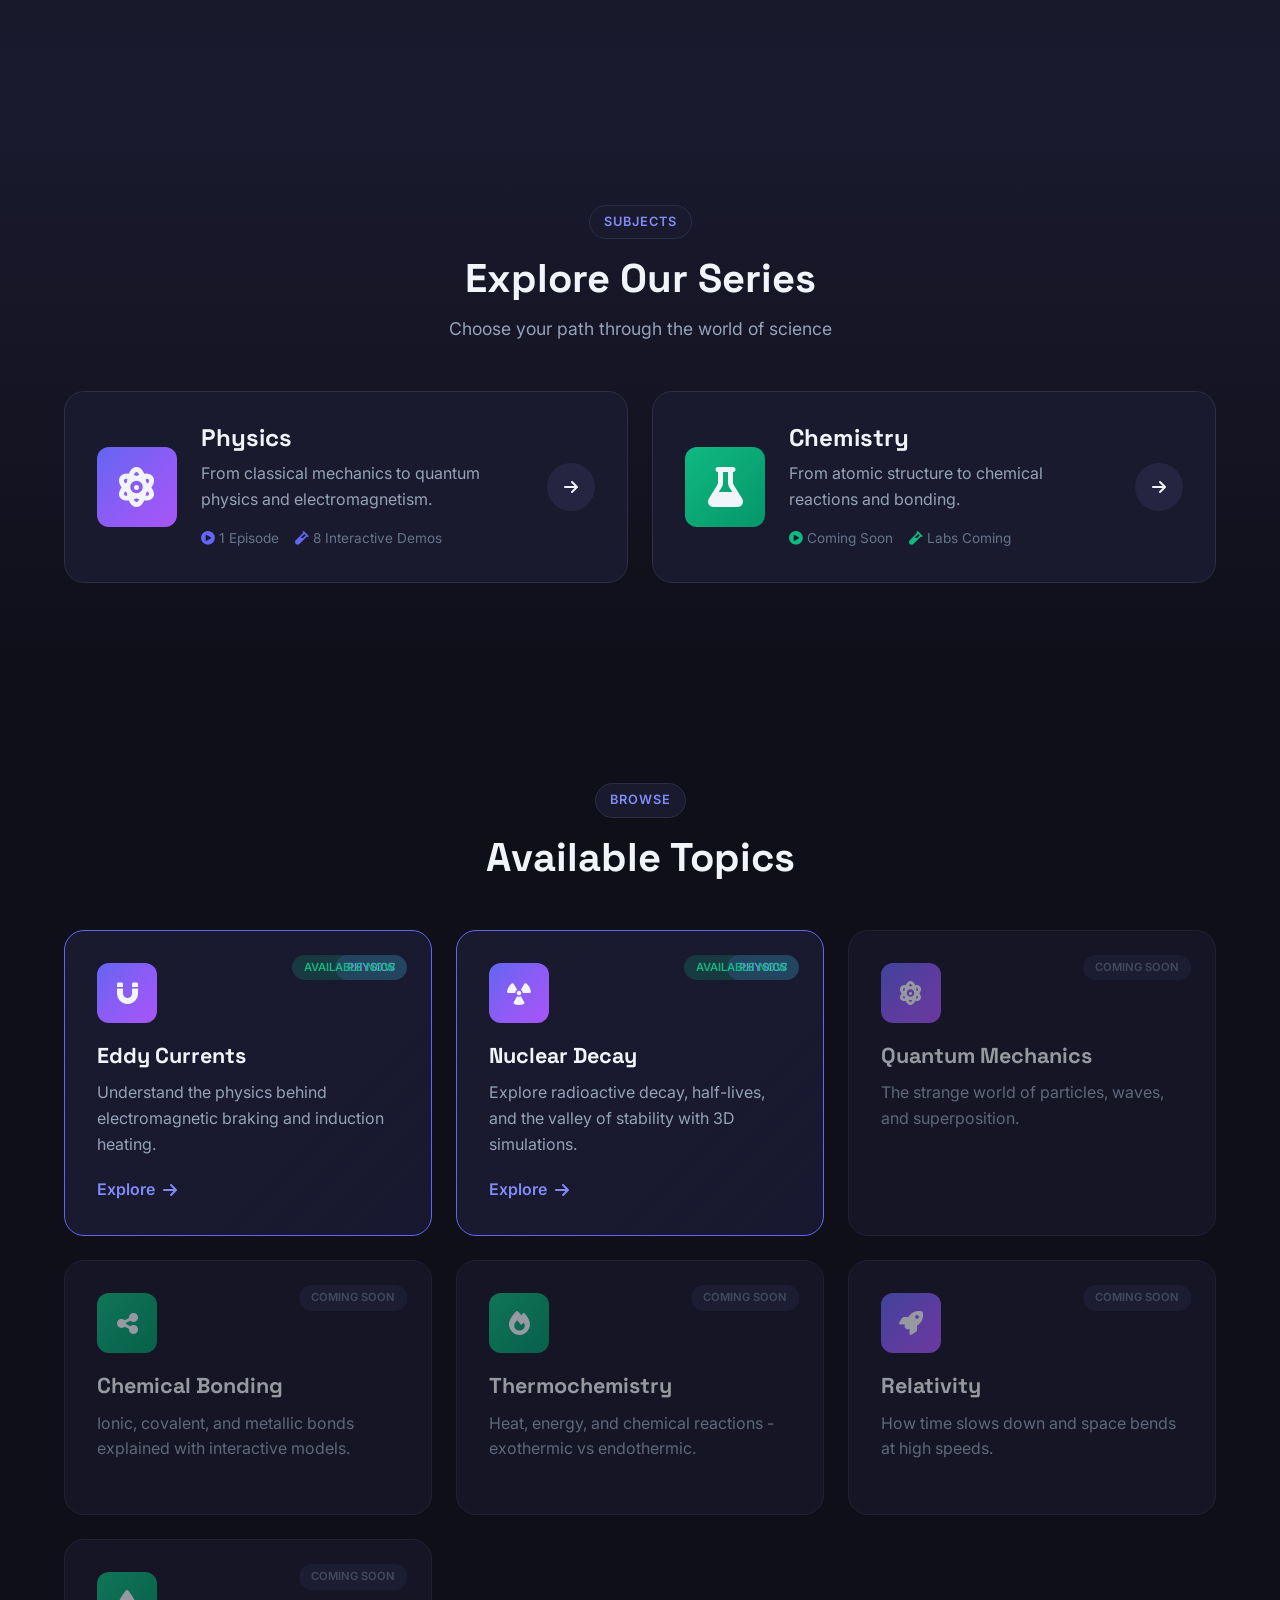
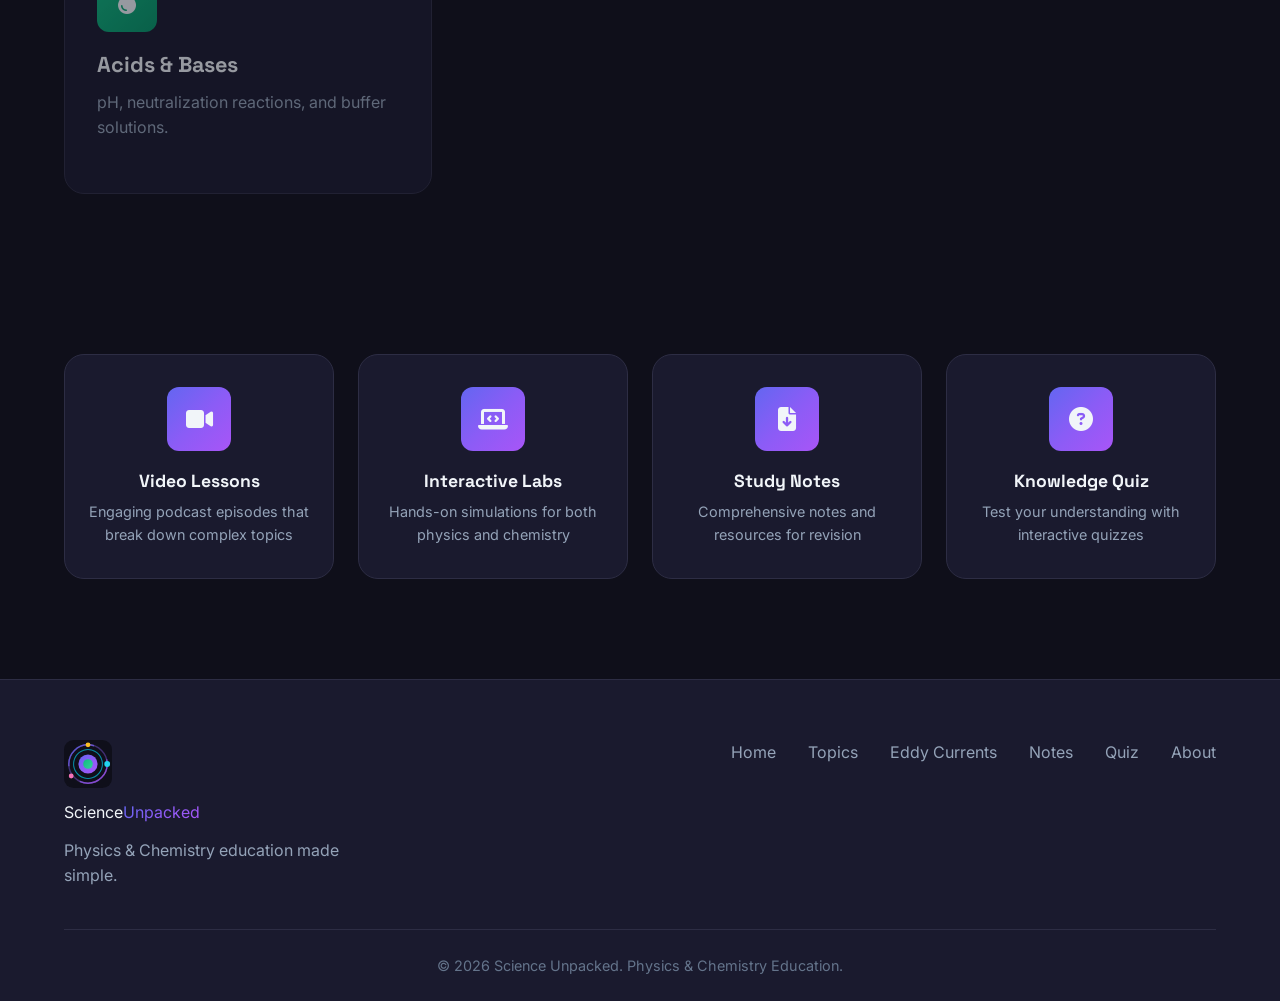
==== commit 30f01b77: "Rename nuclear-decay.html to nuclear.html to break cached redirect - Old nuclear-decay.html had a ha" ====
--- a/index.html
+++ b/index.html
@@ -26,7 +26,7 @@
                 <a href="index.html" class="nav-link active">Home</a>
                 <a href="topics.html" class="nav-link">Topics</a>
                 <a href="eddy-currents.html" class="nav-link">Eddy Currents</a>
-                <a href="nuclear-decay.html" class="nav-link">Nuclear Decay</a>
+                <a href="nuclear.html" class="nav-link">Nuclear Decay</a>
                 <a href="notes.html" class="nav-link">Notes</a>
                 <a href="quiz.html" class="nav-link">Quiz</a>
                 <a href="reports.html" class="nav-link">Reports</a><a href="about.html" class="nav-link">About</a>
@@ -212,7 +212,7 @@
                     </div>
                     <h3>Nuclear Decay</h3>
                     <p>Explore radioactive decay, half-lives, and the valley of stability with 3D simulations.</p>
-                    <a href="nuclear-decay.html" class="topic-link">
+                    <a href="nuclear.html" class="topic-link">
                         Explore <i class="fas fa-arrow-right"></i>
                     </a>
                     <span class="topic-status available">Available Now</span>
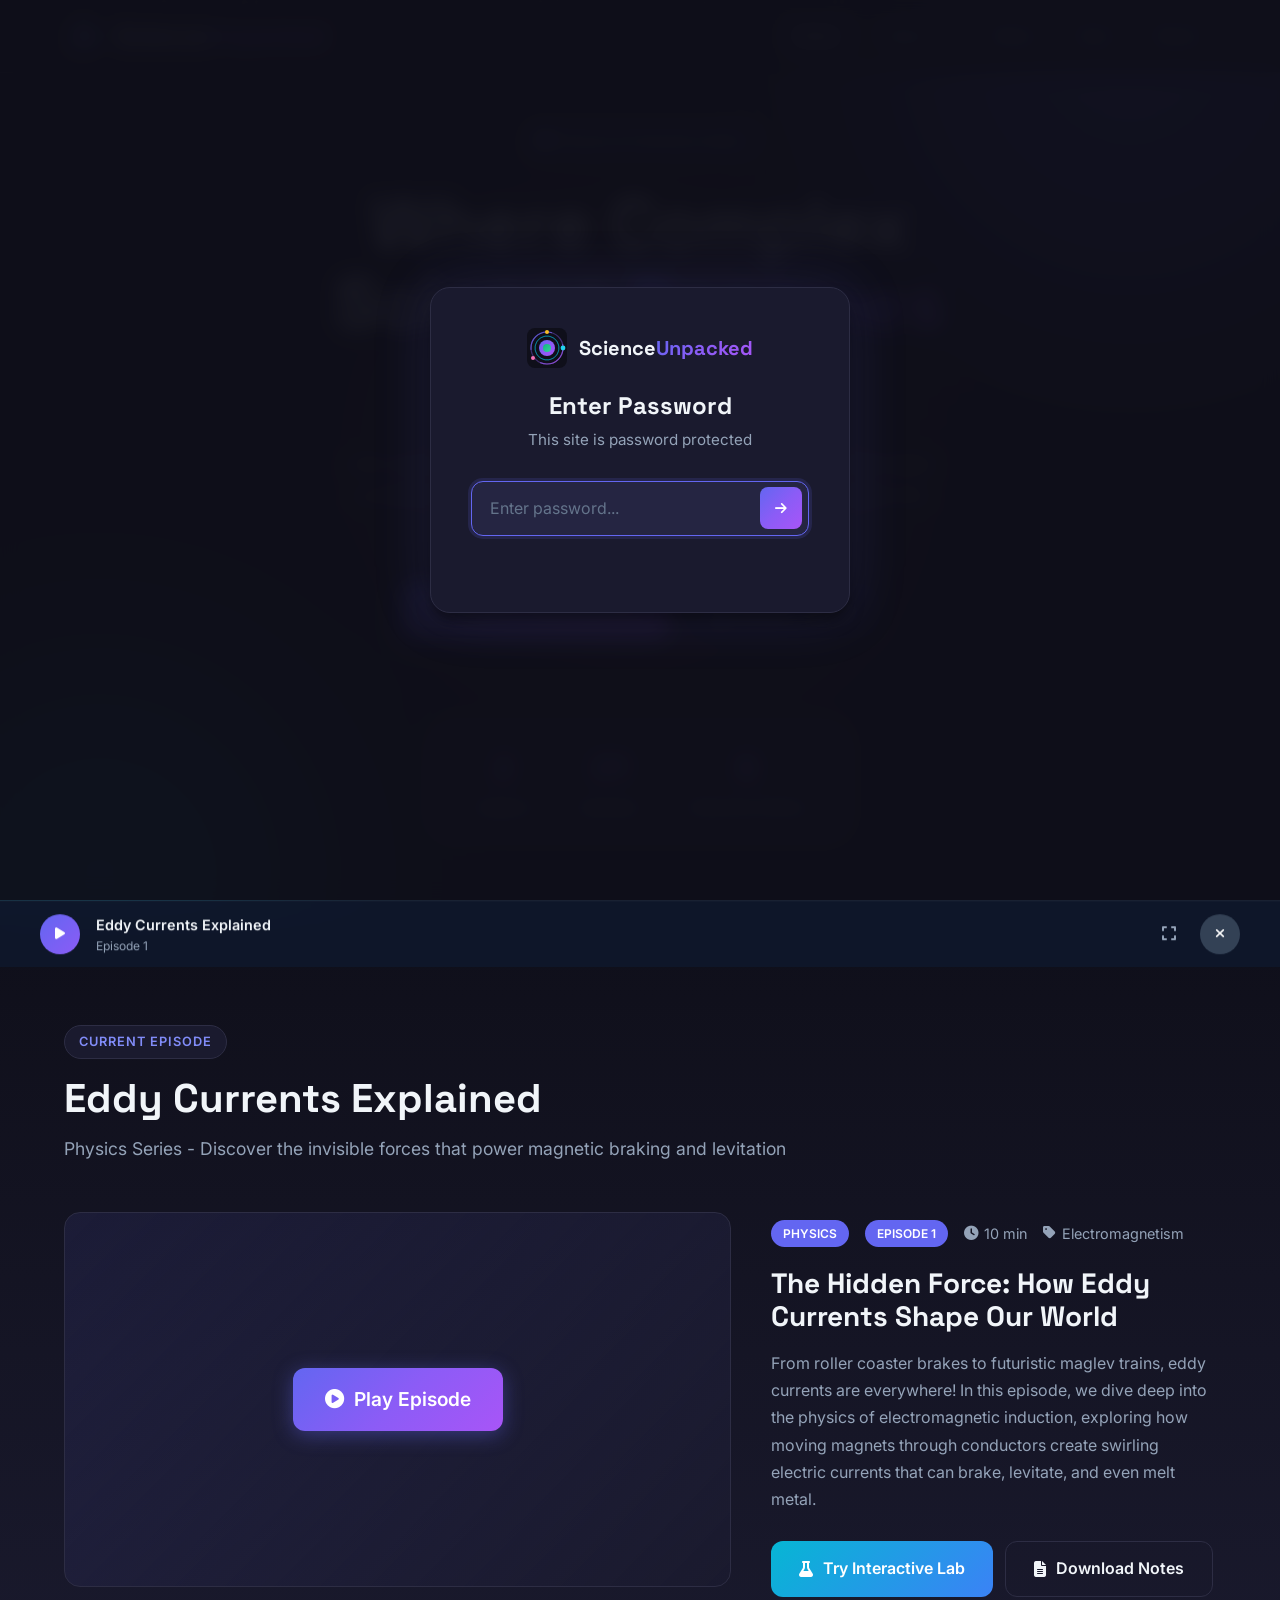
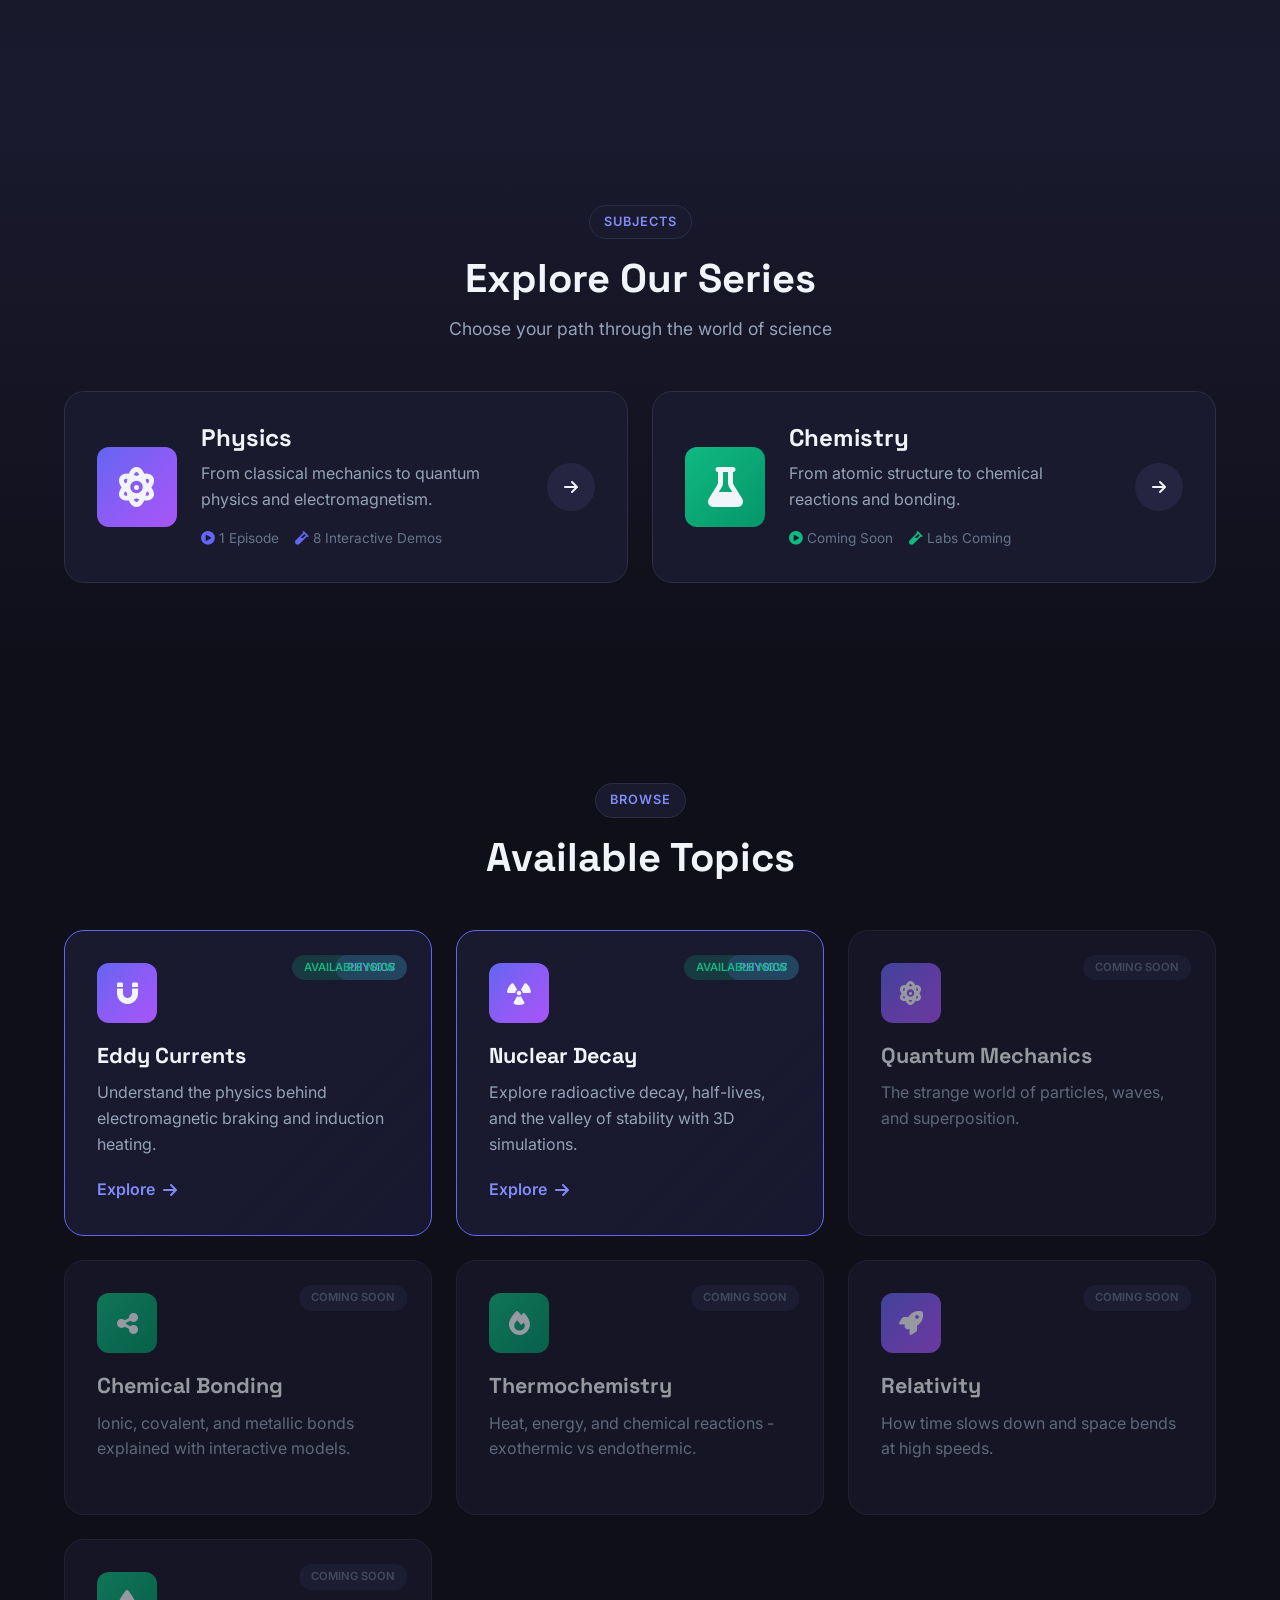
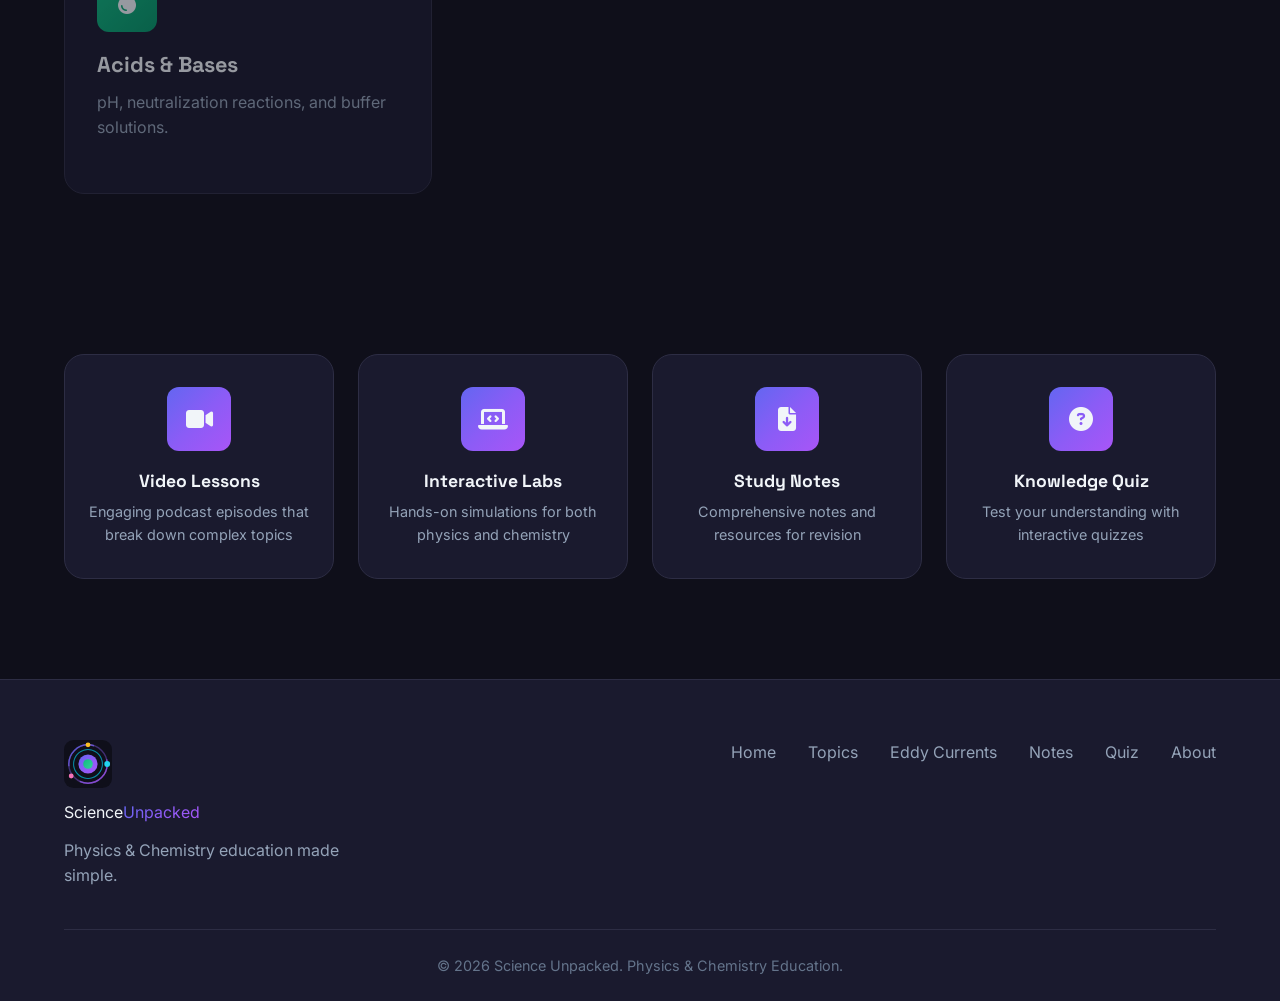
==== commit 266a5032: "Restructure nav: consolidate to Home | Topics(dropdown) | Notes | Quiz | About across all pages" ====
--- a/index.html
+++ b/index.html
@@ -24,12 +24,22 @@
             
             <div class="nav-menu" id="navMenu">
                 <a href="index.html" class="nav-link active">Home</a>
-                <a href="topics.html" class="nav-link">Topics</a>
-                <a href="eddy-currents.html" class="nav-link">Eddy Currents</a>
-                <a href="nuclear.html" class="nav-link">Nuclear Decay</a>
+                <div class="nav-dropdown">
+                    <a href="topics.html" class="nav-link">Topics <i class="fas fa-chevron-down" style="font-size:0.7em; margin-left:4px;"></i></a>
+                    <div class="nav-dropdown-menu">
+                        <a href="topics.html" class="dropdown-link"><i class="fas fa-th-large"></i> All Topics</a>
+                        <div class="dropdown-divider"></div>
+                        <span class="dropdown-label">Physics</span>
+                        <a href="eddy-currents.html" class="dropdown-link"><i class="fas fa-magnet"></i> Eddy Currents</a>
+                        <a href="nuclear.html" class="dropdown-link"><i class="fas fa-atom"></i> Nuclear Decay</a>
+                        <div class="dropdown-divider"></div>
+                        <span class="dropdown-label">Chemistry</span>
+                        <a href="topics.html" class="dropdown-link disabled"><i class="fas fa-flask"></i> Coming Soon</a>
+                    </div>
+                </div>
                 <a href="notes.html" class="nav-link">Notes</a>
                 <a href="quiz.html" class="nav-link">Quiz</a>
-                <a href="reports.html" class="nav-link">Reports</a><a href="about.html" class="nav-link">About</a>
+                <a href="about.html" class="nav-link">About</a>
             </div>
             
             <button class="mobile-toggle" id="mobileToggle">
--- a/css/styles.css
+++ b/css/styles.css
@@ -190,6 +190,65 @@
     pointer-events: none;
 }
 
+/* ===== NAV DROPDOWN ===== */
+.nav-dropdown {
+    position: relative;
+}
+.nav-dropdown-menu {
+    position: absolute;
+    top: calc(100% + 8px);
+    left: 0;
+    min-width: 220px;
+    background: var(--surface);
+    border: 1px solid var(--border);
+    border-radius: var(--radius-lg);
+    padding: 10px 0;
+    box-shadow: 0 20px 40px rgba(0,0,0,0.4);
+    opacity: 0;
+    visibility: hidden;
+    transform: translateY(-8px);
+    transition: all 0.25s cubic-bezier(0.4,0,0.2,1);
+    z-index: 1001;
+}
+.nav-dropdown:hover .nav-dropdown-menu,
+.nav-dropdown:focus-within .nav-dropdown-menu {
+    opacity: 1;
+    visibility: visible;
+    transform: translateY(0);
+}
+.dropdown-link {
+    display: flex;
+    align-items: center;
+    gap: 10px;
+    padding: 10px 18px;
+    font-size: 0.9rem;
+    color: var(--text-muted);
+    transition: var(--transition);
+    white-space: nowrap;
+}
+.dropdown-link:hover {
+    background: var(--surface-light);
+    color: var(--text);
+}
+.dropdown-link.disabled {
+    opacity: 0.4;
+    pointer-events: none;
+}
+.dropdown-divider {
+    height: 1px;
+    background: var(--border);
+    margin: 8px 12px;
+}
+.dropdown-label {
+    display: block;
+    padding: 4px 18px;
+    font-size: 0.7rem;
+    font-weight: 700;
+    text-transform: uppercase;
+    letter-spacing: 0.08em;
+    color: var(--text-dim);
+}
+
 .mobile-toggle {
     display: none;
     flex-direction: column;
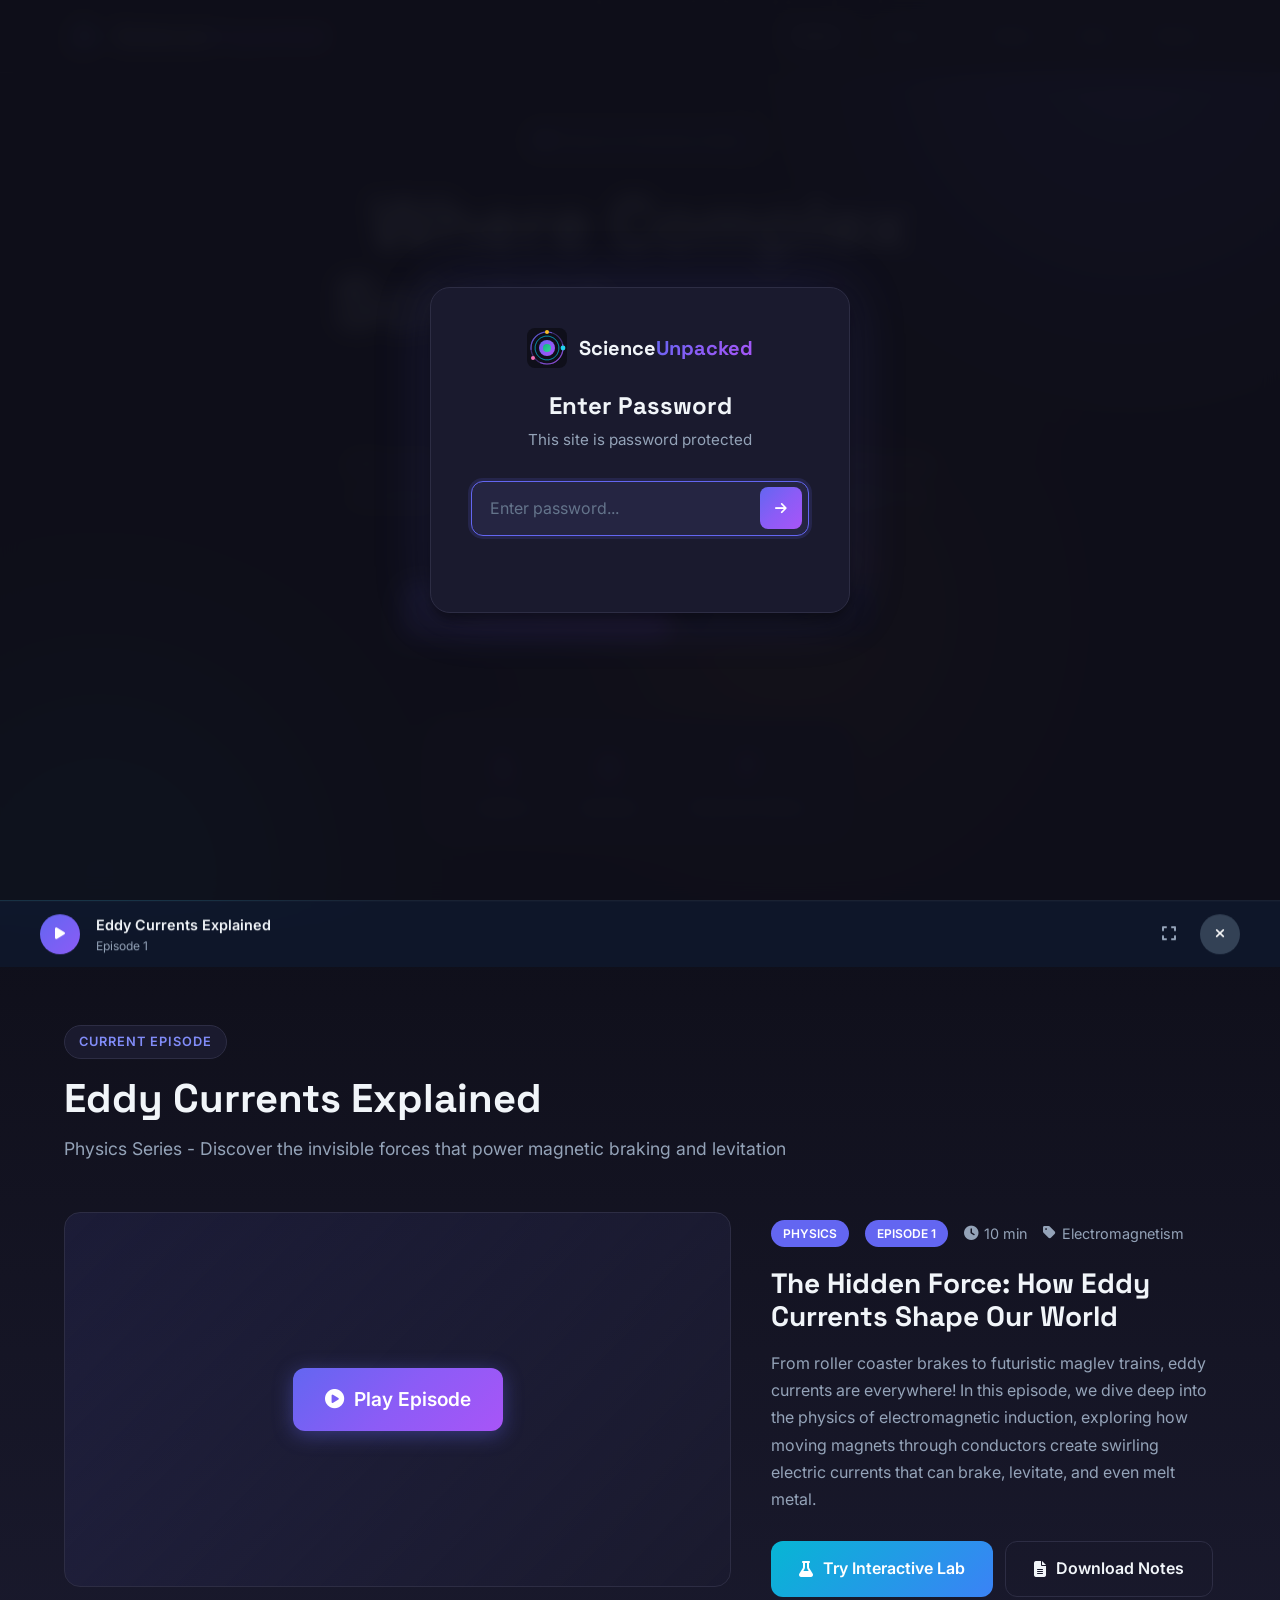
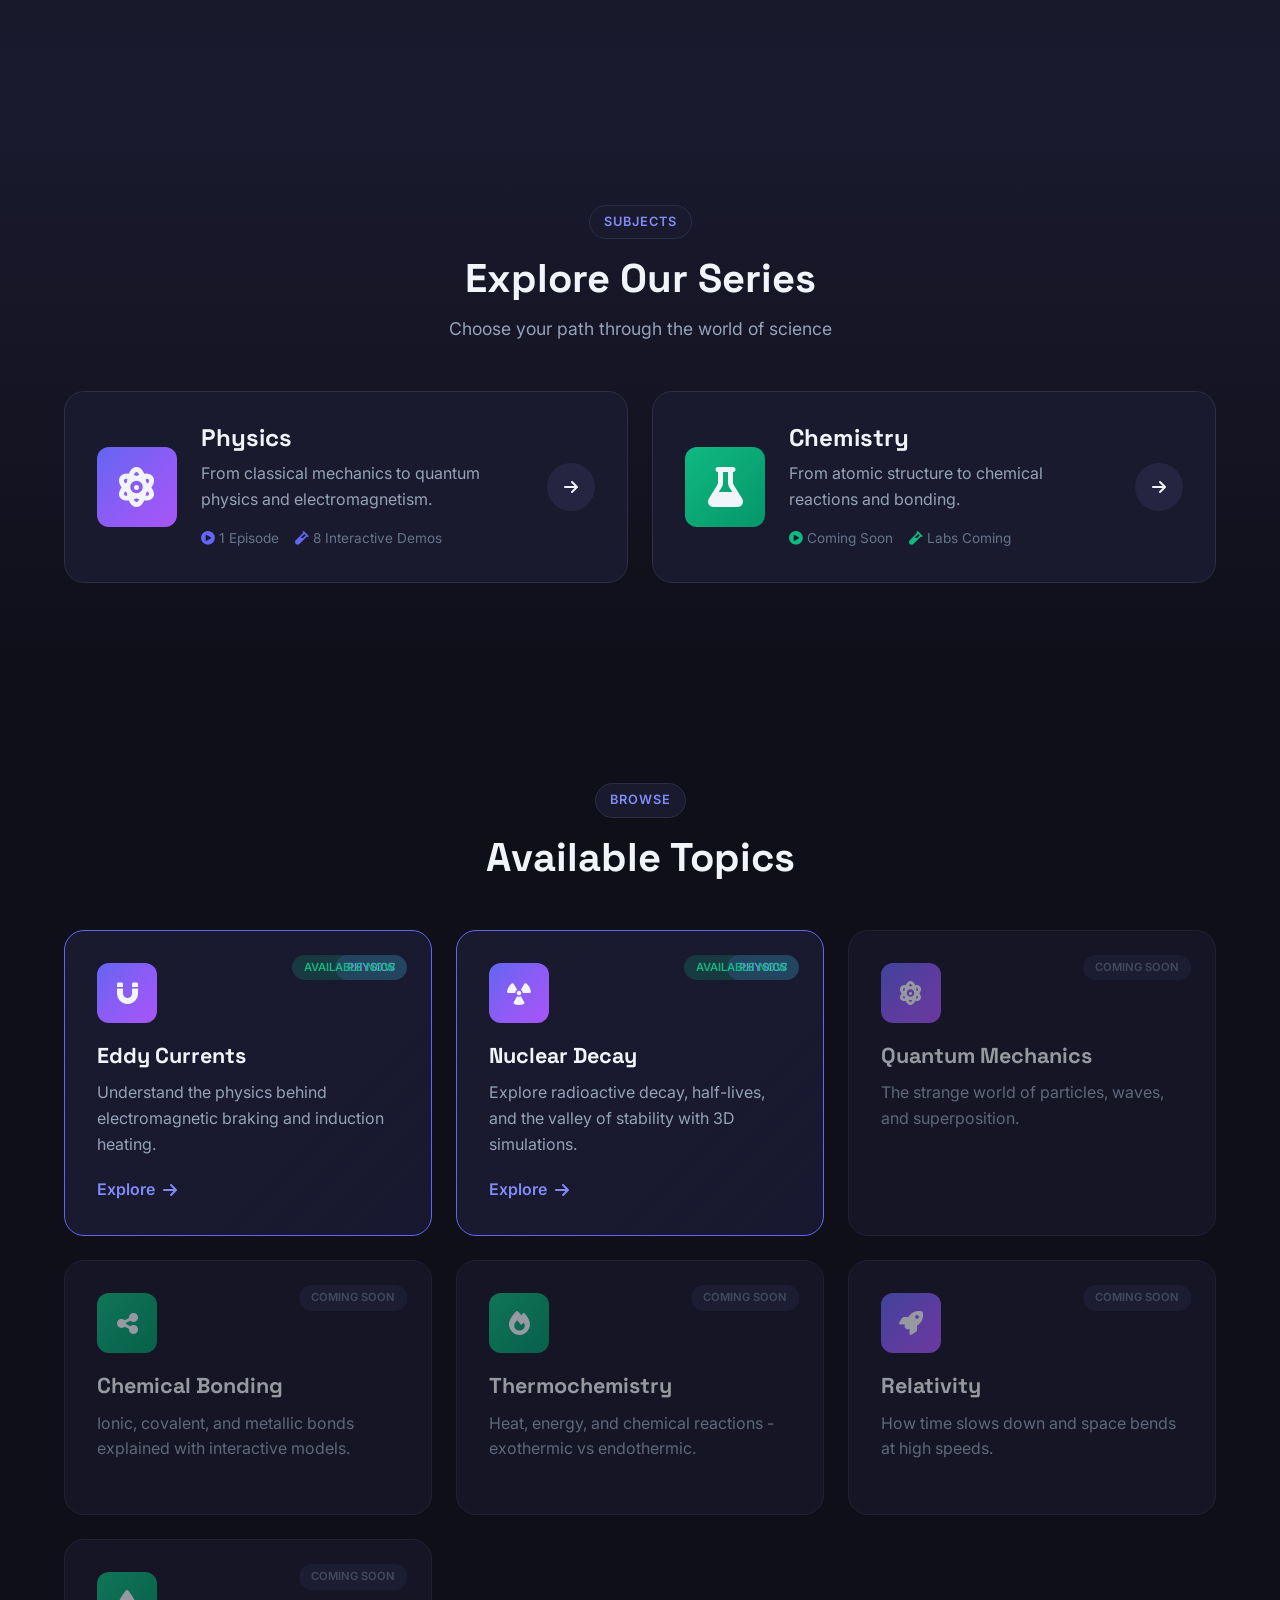
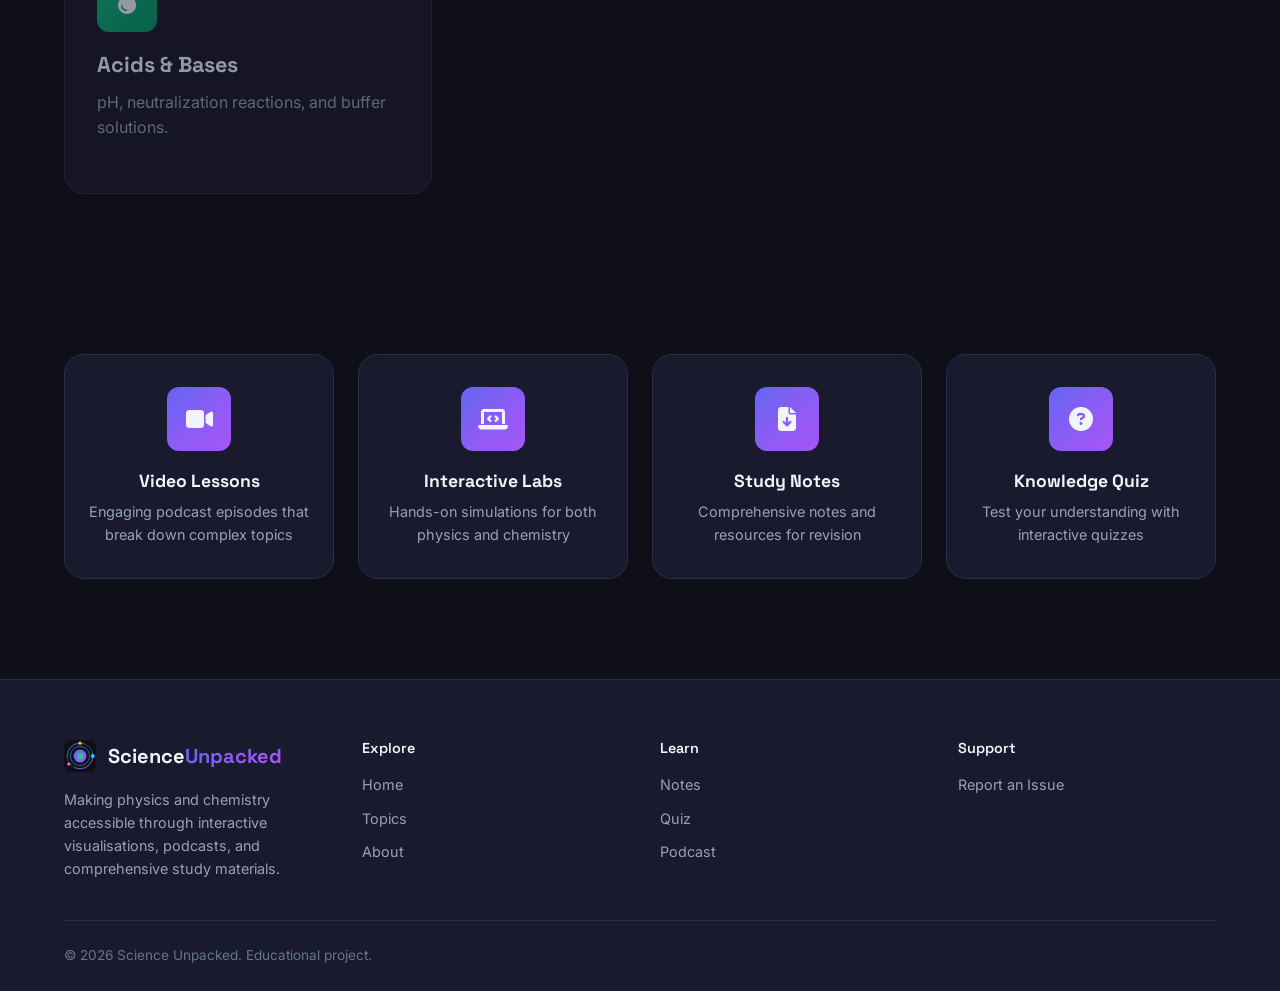
==== commit ee2732b4: "Apply reveal animations, stat counters, scroll indicator, 3D cards, and rich footer across all pages" ====
--- a/index.html
+++ b/index.html
@@ -60,11 +60,11 @@
         </div>
         
         <div class="hero-content">
-            <div class="hero-badge">
+            <div class="hero-badge reveal-up">
                 <i class="fas fa-play-circle"></i>
                 <span>Physics & Chemistry Series</span>
             </div>
-            <h1 class="hero-title">
+            <h1 class="hero-title reveal-up">
                 Where Complex Science
                 <span class="gradient-text">Becomes Simple</span>
             </h1>
@@ -73,11 +73,11 @@
                 we unpack complex concepts into engaging, digestible episodes.
             </p>
             <div class="hero-buttons">
-                <a href="podcast.html" class="btn btn-primary">
+                <a href="podcast.html" class="btn btn-primary btn-magnetic">
                     <i class="fas fa-headphones"></i>
                     Listen to Latest Episode
                 </a>
-                <a href="topics.html" class="btn btn-secondary">
+                <a href="topics.html" class="btn btn-secondary btn-magnetic">
                     <i class="fas fa-flask"></i>
                     Browse Topics
                 </a>
@@ -85,16 +85,16 @@
         </div>
         
         <div class="hero-stats">
-            <div class="stat-item">
-                <span class="stat-number">2</span>
+            <div class="stat-item reveal-up stagger-1">
+                <span class="stat-number" data-count="2">0</span>
                 <span class="stat-label">Subjects</span>
             </div>
-            <div class="stat-item">
-                <span class="stat-number">01</span>
+            <div class="stat-item reveal-up stagger-2">
+                <span class="stat-number" data-count="1">0</span>
                 <span class="stat-label">Episodes</span>
             </div>
-            <div class="stat-item">
-                <span class="stat-number">8</span>
+            <div class="stat-item reveal-up stagger-3">
+                <span class="stat-number" data-count="8">0</span>
                 <span class="stat-label">Interactive Demos</span>
             </div>
         </div>
@@ -202,7 +202,7 @@
             </div>
             
             <div class="topics-grid">
-                <div class="topic-card featured physics">
+                <div class="topic-card reveal-up stagger-7 reveal-up stagger-6 reveal-up stagger-5 reveal-up stagger-4 reveal-up stagger-3 reveal-up stagger-2 reveal-up stagger-1 featured physics">
                     <div class="topic-badge physics">Physics</div>
                     <div class="topic-icon">
                         <i class="fas fa-magnet"></i>
@@ -285,7 +285,7 @@
     <section class="features-section">
         <div class="container">
             <div class="features-grid">
-                <div class="feature-item">
+                <div class="feature-item reveal-up stagger-4 reveal-up stagger-3 reveal-up stagger-2 reveal-up stagger-1">
                     <div class="feature-icon">
                         <i class="fas fa-video"></i>
                     </div>
@@ -320,25 +320,39 @@
     <!-- Footer -->
     <footer class="footer">
         <div class="container">
-            <div class="footer-content">
-                <div class="footer-brand">
-                    <div class="brand-logo">
+            <div class="footer-content" style="display:grid; grid-template-columns:repeat(auto-fit, minmax(200px, 1fr)); gap:40px; margin-bottom:40px;">
+                <div>
+                    <div style="display:flex; align-items:center; gap:12px; margin-bottom:16px;">
                         <img src="assets/logo-icon.svg" alt="Science Unpacked" width="32" height="32">
-                    </div>
-                    <span class="brand-text">Science<span class="brand-accent">Unpacked</span></span>
-                    <p>Physics & Chemistry education made simple.</p>
-                </div>
-                <div class="footer-links">
-                    <a href="index.html">Home</a>
-                    <a href="topics.html">Topics</a>
-                    <a href="eddy-currents.html">Eddy Currents</a>
-                    <a href="notes.html">Notes</a>
-                    <a href="quiz.html">Quiz</a>
-                    <a href="about.html">About</a>
-                </div>
-            </div>
-            <div class="footer-bottom">
-                <p>&copy; 2026 Science Unpacked. Physics & Chemistry Education.</p>
+                        <span style="font-family:'Space Grotesk',sans-serif; font-weight:700; font-size:1.25rem;">Science<span style="background:var(--gradient-1); -webkit-background-clip:text; -webkit-text-fill-color:transparent;">Unpacked</span></span>
+                    </div>
+                    <p style="color:var(--text-muted); font-size:0.9rem; line-height:1.6;">Making physics and chemistry accessible through interactive visualisations, podcasts, and comprehensive study materials.</p>
+                </div>
+                <div>
+                    <h4 style="font-size:0.9rem; font-weight:600; margin-bottom:16px; color:var(--text);">Explore</h4>
+                    <div style="display:flex; flex-direction:column; gap:10px;">
+                        <a href="index.html" style="color:var(--text-muted); text-decoration:none; font-size:0.9rem;">Home</a>
+                        <a href="topics.html" style="color:var(--text-muted); text-decoration:none; font-size:0.9rem;">Topics</a>
+                        <a href="about.html" style="color:var(--text-muted); text-decoration:none; font-size:0.9rem;">About</a>
+                    </div>
+                </div>
+                <div>
+                    <h4 style="font-size:0.9rem; font-weight:600; margin-bottom:16px; color:var(--text);">Learn</h4>
+                    <div style="display:flex; flex-direction:column; gap:10px;">
+                        <a href="notes.html" style="color:var(--text-muted); text-decoration:none; font-size:0.9rem;">Notes</a>
+                        <a href="quiz.html" style="color:var(--text-muted); text-decoration:none; font-size:0.9rem;">Quiz</a>
+                        <a href="podcast.html" style="color:var(--text-muted); text-decoration:none; font-size:0.9rem;">Podcast</a>
+                    </div>
+                </div>
+                <div>
+                    <h4 style="font-size:0.9rem; font-weight:600; margin-bottom:16px; color:var(--text);">Support</h4>
+                    <div style="display:flex; flex-direction:column; gap:10px;">
+                        <a href="reports.html" style="color:var(--text-muted); text-decoration:none; font-size:0.9rem;">Report an Issue</a>
+                    </div>
+                </div>
+            </div>
+            <div style="border-top:1px solid var(--border); padding-top:24px; display:flex; justify-content:space-between; align-items:center; flex-wrap:wrap; gap:16px;">
+                <p style="color:var(--text-dim); font-size:0.85rem;">&copy; 2026 Science Unpacked. Educational project.</p>
             </div>
         </div>
     </footer>
--- a/css/styles.css
+++ b/css/styles.css
@@ -1083,3 +1083,159 @@
 ::-webkit-scrollbar-thumb:hover {
     background: var(--primary);
 }
+
+/* ===== ANIMATION SYSTEM ===== */
+
+/* Scroll-triggered reveals */
+.reveal-up {
+    opacity: 0;
+    transform: translateY(40px);
+    transition: opacity 0.7s cubic-bezier(0.4, 0, 0.2, 1), transform 0.7s cubic-bezier(0.4, 0, 0.2, 1);
+}
+.reveal-up.animate-in {
+    opacity: 1;
+    transform: translateY(0);
+}
+
+.reveal-left {
+    opacity: 0;
+    transform: translateX(-40px);
+    transition: opacity 0.7s cubic-bezier(0.4, 0, 0.2, 1), transform 0.7s cubic-bezier(0.4, 0, 0.2, 1);
+}
+.reveal-left.animate-in {
+    opacity: 1;
+    transform: translateX(0);
+}
+
+.reveal-right {
+    opacity: 0;
+    transform: translateX(40px);
+    transition: opacity 0.7s cubic-bezier(0.4, 0, 0.2, 1), transform 0.7s cubic-bezier(0.4, 0, 0.2, 1);
+}
+.reveal-right.animate-in {
+    opacity: 1;
+    transform: translateX(0);
+}
+
+.reveal-scale {
+    opacity: 0;
+    transform: scale(0.9);
+    transition: opacity 0.6s cubic-bezier(0.4, 0, 0.2, 1), transform 0.6s cubic-bezier(0.4, 0, 0.2, 1);
+}
+.reveal-scale.animate-in {
+    opacity: 1;
+    transform: scale(1);
+}
+
+/* Stagger delays */
+.stagger-1 { transition-delay: 0.08s; }
+.stagger-2 { transition-delay: 0.16s; }
+.stagger-3 { transition-delay: 0.24s; }
+.stagger-4 { transition-delay: 0.32s; }
+.stagger-5 { transition-delay: 0.40s; }
+.stagger-6 { transition-delay: 0.48s; }
+.stagger-7 { transition-delay: 0.56s; }
+.stagger-8 { transition-delay: 0.64s; }
+
+/* 3D Card Tilt */
+.card-3d {
+    perspective: 1000px;
+    transform-style: preserve-3d;
+}
+.card-3d-inner {
+    transition: transform 0.15s ease-out;
+    transform-style: preserve-3d;
+}
+
+/* Glow follow effect */
+.glow-follow {
+    position: relative;
+    overflow: hidden;
+}
+.glow-follow::before {
+    content: '';
+    position: absolute;
+    top: var(--y, 50%);
+    left: var(--x, 50%);
+    width: 200px;
+    height: 200px;
+    background: radial-gradient(circle, rgba(99, 102, 241, 0.15) 0%, transparent 70%);
+    transform: translate(-50%, -50%);
+    pointer-events: none;
+    opacity: 0;
+    transition: opacity 0.3s ease;
+}
+.glow-follow:hover::before {
+    opacity: 1;
+}
+
+/* Scroll progress bar */
+.scroll-progress {
+    position: fixed;
+    top: 0;
+    left: 0;
+    height: 3px;
+    background: var(--gradient-1);
+    z-index: 9999;
+    width: 0%;
+    transition: width 0.1s linear;
+}
+
+/* Hero text reveal */
+.hero-reveal-word {
+    display: inline-block;
+    opacity: 0;
+    transform: translateY(40px);
+    animation: heroWordReveal 0.6s cubic-bezier(0.4, 0, 0.2, 1) forwards;
+}
+@keyframes heroWordReveal {
+    to {
+        opacity: 1;
+        transform: translateY(0);
+    }
+}
+
+/* Stat counter */
+.stat-number {
+    font-variant-numeric: tabular-nums;
+}
+
+/* Bounce chevron */
+.bounce-chevron {
+    animation: bounceChevron 2s ease-in-out infinite;
+}
+@keyframes bounceChevron {
+    0%, 100% { transform: translateY(0); opacity: 0.6; }
+    50% { transform: translateY(12px); opacity: 1; }
+}
+
+/* Magnetic button */
+.btn-magnetic {
+    transition: transform 0.2s ease-out;
+}
+
+/* Page transition overlay */
+.page-transition {
+    position: fixed;
+    inset: 0;
+    background: var(--background);
+    z-index: 9998;
+    opacity: 0;
+    pointer-events: none;
+    transition: opacity 0.3s ease;
+}
+.page-transition.active {
+    opacity: 1;
+    pointer-events: all;
+}
+
+/* Shimmer loading effect */
+@keyframes shimmer {
+    0% { background-position: -200% 0; }
+    100% { background-position: 200% 0; }
+}
+.shimmer {
+    background: linear-gradient(90deg, var(--surface) 25%, var(--surface-light) 50%, var(--surface) 75%);
+    background-size: 200% 100%;
+    animation: shimmer 1.5s infinite;
+}
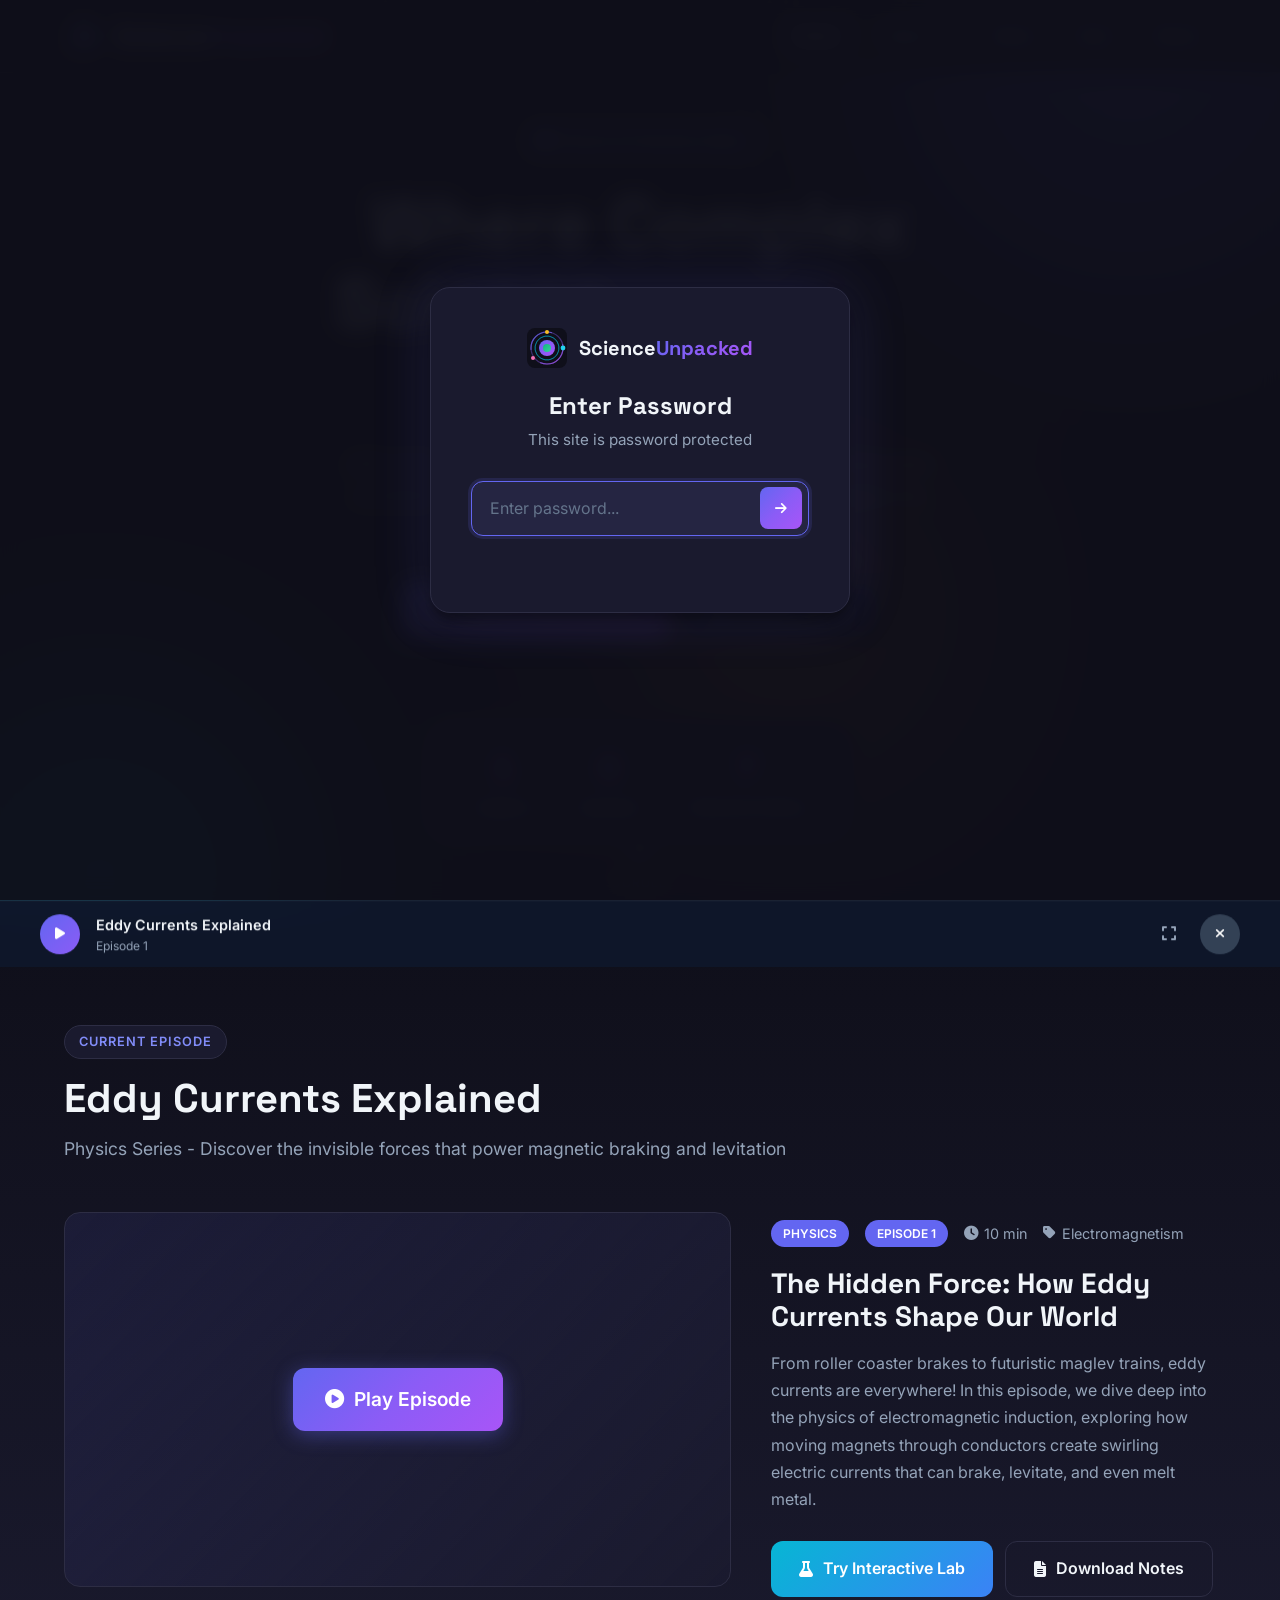
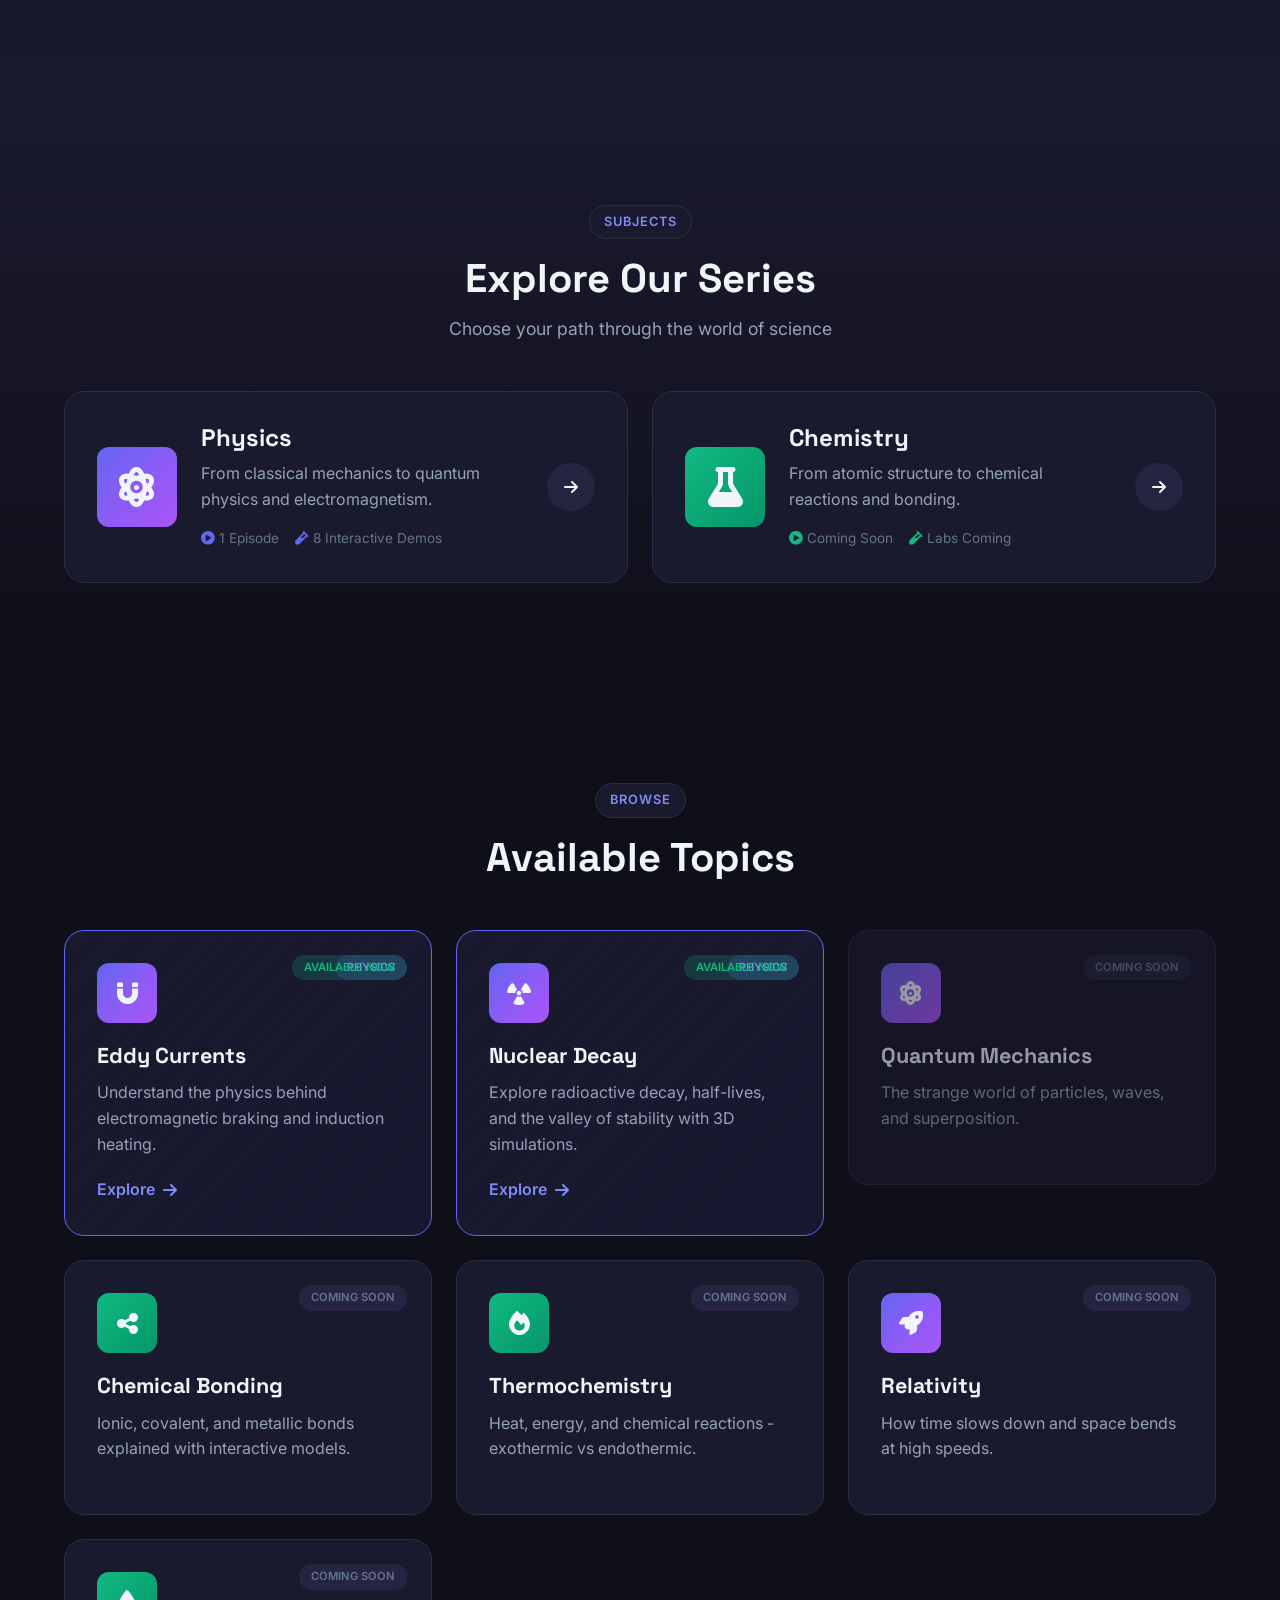
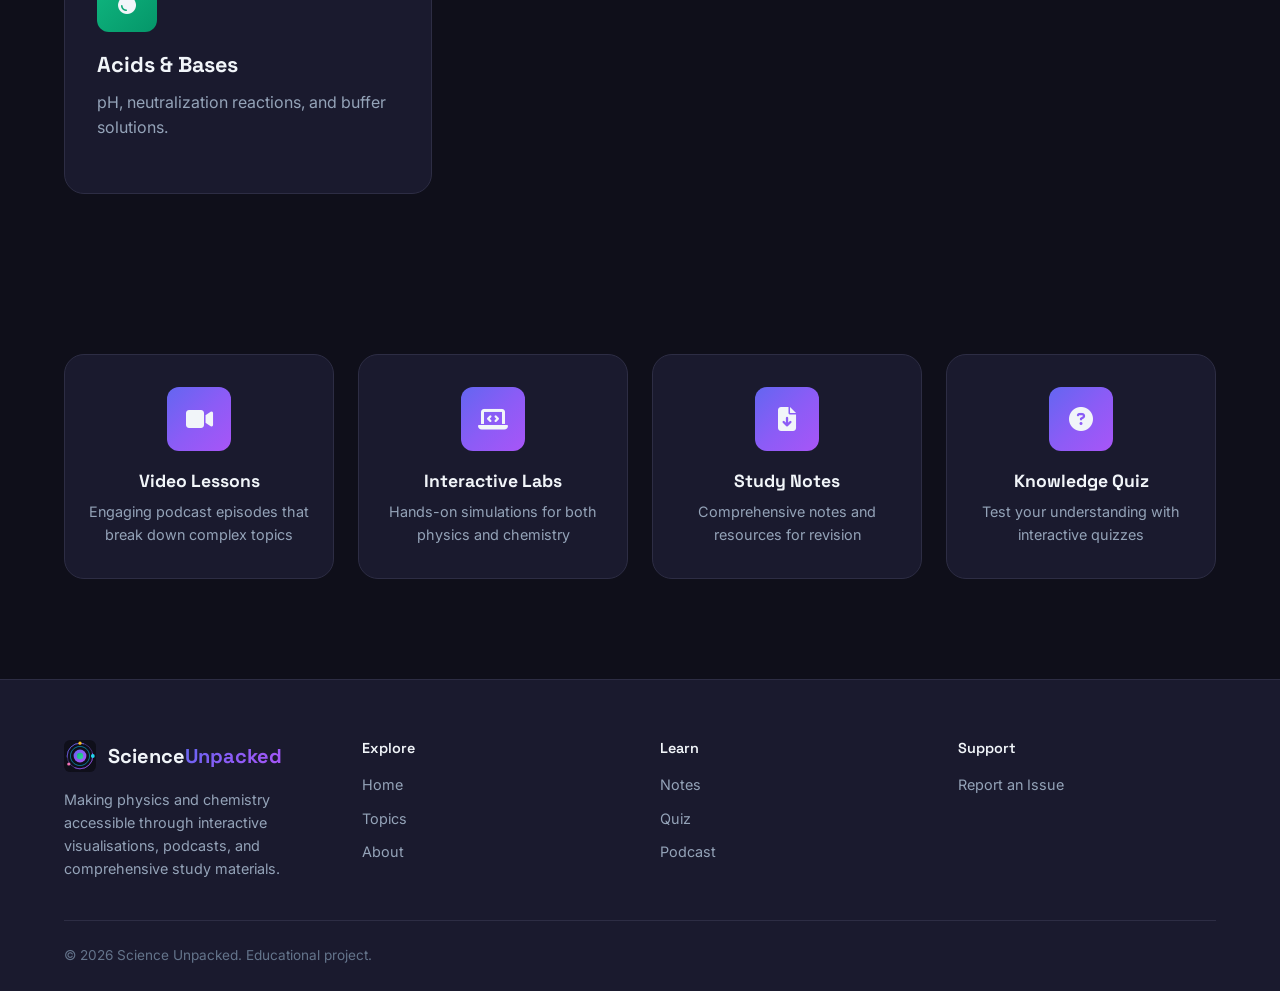
==== commit d5784d59: "Checkpoint before complete visual overhaul" ====
--- a/index.html
+++ b/index.html
@@ -68,11 +68,11 @@
                 Where Complex Science
                 <span class="gradient-text">Becomes Simple</span>
             </h1>
-            <p class="hero-description">
+            <p class="hero-description reveal-up">
                 Join us on a journey through Physics and Chemistry. From eddy currents to chemical bonds, 
                 we unpack complex concepts into engaging, digestible episodes.
             </p>
-            <div class="hero-buttons">
+            <div class="hero-buttons reveal-up">
                 <a href="podcast.html" class="btn btn-primary btn-magnetic">
                     <i class="fas fa-headphones"></i>
                     Listen to Latest Episode
@@ -98,18 +98,23 @@
                 <span class="stat-label">Interactive Demos</span>
             </div>
         </div>
+        
+        <div class="scroll-indicator" style="position:absolute; bottom:30px; left:50%; transform:translateX(-50%); text-align:center;">
+            <div class="bounce-chevron" style="color:var(--text-muted); font-size:1.5rem;"><i class="fas fa-chevron-down"></i></div>
+            <span style="font-size:0.75rem; color:var(--text-dim); letter-spacing:0.1em; text-transform:uppercase;">Scroll</span>
+        </div>
     </section>
 
     <!-- Latest Episode Section -->
     <section class="episode-section" id="latest-episode">
         <div class="container">
             <div class="section-header">
-                <span class="section-tag">Current Episode</span>
-                <h2 class="section-title">Eddy Currents Explained</h2>
-                <p class="section-subtitle">Physics Series - Discover the invisible forces that power magnetic braking and levitation</p>
-            </div>
-            
-            <div class="video-container">
+                <span class="section-tag reveal-up">Current Episode</span>
+                <h2 class="section-title reveal-up">Eddy Currents Explained</h2>
+                <p class="section-subtitle reveal-up">Physics Series - Discover the invisible forces that power magnetic braking and levitation</p>
+            </div>
+            
+            <div class="video-container reveal-up">
                 <div class="video-player" id="videoPlayer" style="min-height:320px; display:flex; align-items:center; justify-content:center; background:linear-gradient(135deg, rgba(99,102,241,0.1) 0%, var(--surface) 100%); border-radius:16px;">
                     <a href="podcast.html" class="btn btn-primary" style="font-size:1.2rem; padding:16px 32px;">
                         <i class="fas fa-play-circle"></i>
@@ -202,43 +207,55 @@
             </div>
             
             <div class="topics-grid">
-                <div class="topic-card reveal-up stagger-7 reveal-up stagger-6 reveal-up stagger-5 reveal-up stagger-4 reveal-up stagger-3 reveal-up stagger-2 reveal-up stagger-1 featured physics">
-                    <div class="topic-badge physics">Physics</div>
-                    <div class="topic-icon">
-                        <i class="fas fa-magnet"></i>
-                    </div>
-                    <h3>Eddy Currents</h3>
-                    <p>Understand the physics behind electromagnetic braking and induction heating.</p>
-                    <a href="eddy-currents.html" class="topic-link">
-                        Explore <i class="fas fa-arrow-right"></i>
-                    </a>
-                    <span class="topic-status available">Available Now</span>
-                </div>
-                
-                <div class="topic-card featured physics">
-                    <div class="topic-badge physics">Physics</div>
-                    <div class="topic-icon">
-                        <i class="fas fa-radiation"></i>
-                    </div>
-                    <h3>Nuclear Decay</h3>
-                    <p>Explore radioactive decay, half-lives, and the valley of stability with 3D simulations.</p>
-                    <a href="nuclear.html" class="topic-link">
-                        Explore <i class="fas fa-arrow-right"></i>
-                    </a>
-                    <span class="topic-status available">Available Now</span>
-                </div>
-                
-                <div class="topic-card coming-soon physics">
-                    <div class="topic-badge physics">Physics</div>
-                    <div class="topic-icon">
-                        <i class="fas fa-atom"></i>
-                    </div>
-                    <h3>Quantum Mechanics</h3>
-                    <p>The strange world of particles, waves, and superposition.</p>
-                    <span class="topic-status">Coming Soon</span>
-                </div>
-                
-                <div class="topic-card coming-soon chemistry">
+                <div class="card-3d reveal-up stagger-1">
+                    <div class="card-3d-inner">
+                        <div class="topic-card featured physics">
+                            <div class="topic-badge physics">Physics</div>
+                            <div class="topic-icon">
+                                <i class="fas fa-magnet"></i>
+                            </div>
+                            <h3>Eddy Currents</h3>
+                            <p>Understand the physics behind electromagnetic braking and induction heating.</p>
+                            <a href="eddy-currents.html" class="topic-link">
+                                Explore <i class="fas fa-arrow-right"></i>
+                            </a>
+                            <span class="topic-status available">Available Now</span>
+                        </div>
+                    </div>
+                </div>
+                
+                <div class="card-3d reveal-up stagger-2">
+                    <div class="card-3d-inner">
+                        <div class="topic-card featured physics">
+                            <div class="topic-badge physics">Physics</div>
+                            <div class="topic-icon">
+                                <i class="fas fa-radiation"></i>
+                            </div>
+                            <h3>Nuclear Decay</h3>
+                            <p>Explore radioactive decay, half-lives, and the valley of stability with 3D simulations.</p>
+                            <a href="nuclear.html" class="topic-link">
+                                Explore <i class="fas fa-arrow-right"></i>
+                            </a>
+                            <span class="topic-status available">Available Now</span>
+                        </div>
+                    </div>
+                </div>
+                
+                <div class="card-3d reveal-up stagger-3">
+                    <div class="card-3d-inner">
+                        <div class="topic-card coming-soon physics">
+                            <div class="topic-badge physics">Physics</div>
+                            <div class="topic-icon">
+                                <i class="fas fa-atom"></i>
+                            </div>
+                            <h3>Quantum Mechanics</h3>
+                            <p>The strange world of particles, waves, and superposition.</p>
+                            <span class="topic-status">Coming Soon</span>
+                        </div>
+                    </div>
+                </div>
+                
+                <div class="topic-card coming-soon chemistry reveal-up stagger-4">
                     <div class="topic-badge chemistry">Chemistry</div>
                     <div class="topic-icon" style="background: var(--gradient-chem);">
                         <i class="fas fa-share-alt"></i>
@@ -248,7 +265,7 @@
                     <span class="topic-status">Coming Soon</span>
                 </div>
                 
-                <div class="topic-card coming-soon chemistry">
+                <div class="topic-card coming-soon chemistry reveal-up stagger-5">
                     <div class="topic-badge chemistry">Chemistry</div>
                     <div class="topic-icon" style="background: var(--gradient-chem);">
                         <i class="fas fa-fire"></i>
@@ -258,7 +275,7 @@
                     <span class="topic-status">Coming Soon</span>
                 </div>
                 
-                <div class="topic-card coming-soon physics">
+                <div class="topic-card coming-soon physics reveal-up stagger-6">
                     <div class="topic-badge physics">Physics</div>
                     <div class="topic-icon">
                         <i class="fas fa-rocket"></i>
@@ -268,7 +285,7 @@
                     <span class="topic-status">Coming Soon</span>
                 </div>
                 
-                <div class="topic-card coming-soon chemistry">
+                <div class="topic-card coming-soon chemistry reveal-up stagger-7">
                     <div class="topic-badge chemistry">Chemistry</div>
                     <div class="topic-icon" style="background: var(--gradient-chem);">
                         <i class="fas fa-tint"></i>
@@ -285,28 +302,28 @@
     <section class="features-section">
         <div class="container">
             <div class="features-grid">
-                <div class="feature-item reveal-up stagger-4 reveal-up stagger-3 reveal-up stagger-2 reveal-up stagger-1">
+                <div class="feature-item reveal-up stagger-1">
                     <div class="feature-icon">
                         <i class="fas fa-video"></i>
                     </div>
                     <h3>Video Lessons</h3>
                     <p>Engaging podcast episodes that break down complex topics</p>
                 </div>
-                <div class="feature-item">
+                <div class="feature-item reveal-up stagger-2">
                     <div class="feature-icon">
                         <i class="fas fa-laptop-code"></i>
                     </div>
                     <h3>Interactive Labs</h3>
                     <p>Hands-on simulations for both physics and chemistry</p>
                 </div>
-                <div class="feature-item">
+                <div class="feature-item reveal-up stagger-3">
                     <div class="feature-icon">
                         <i class="fas fa-file-download"></i>
                     </div>
                     <h3>Study Notes</h3>
                     <p>Comprehensive notes and resources for revision</p>
                 </div>
-                <div class="feature-item">
+                <div class="feature-item reveal-up stagger-4">
                     <div class="feature-icon">
                         <i class="fas fa-question-circle"></i>
                     </div>
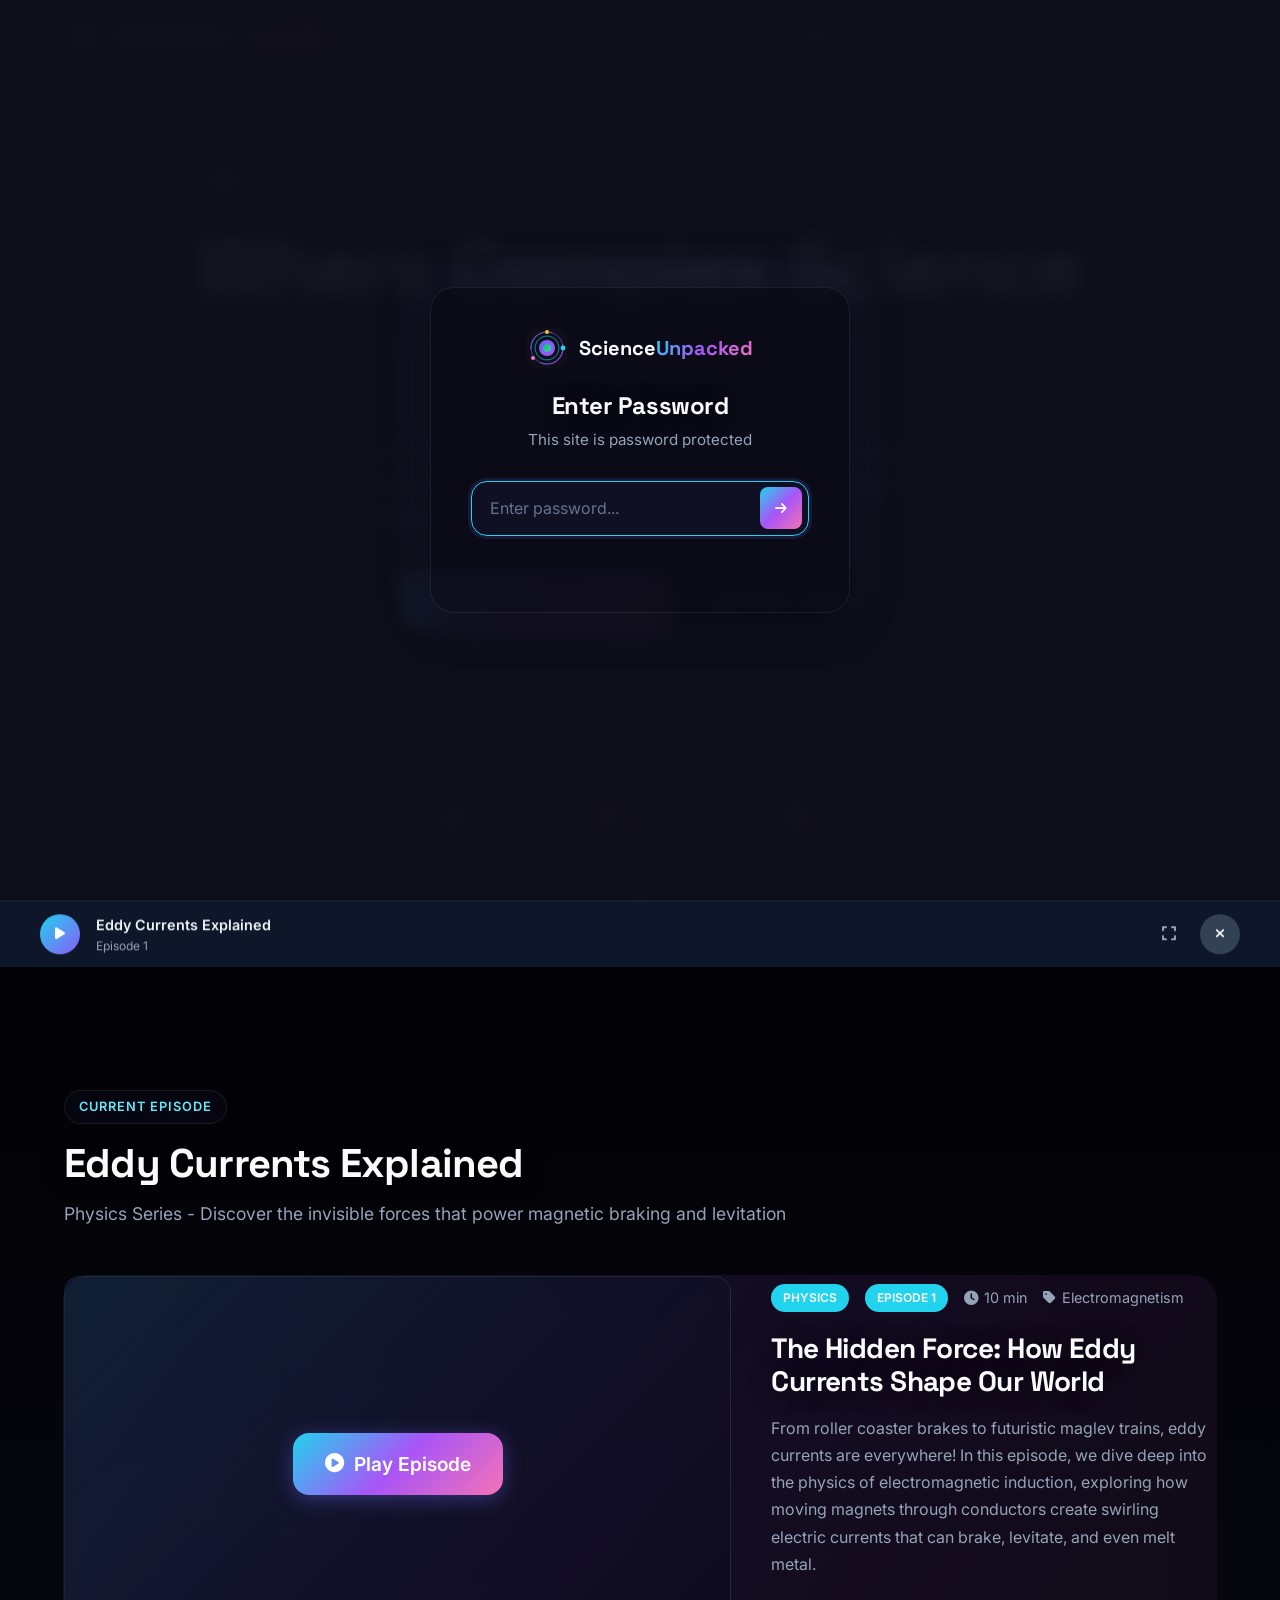
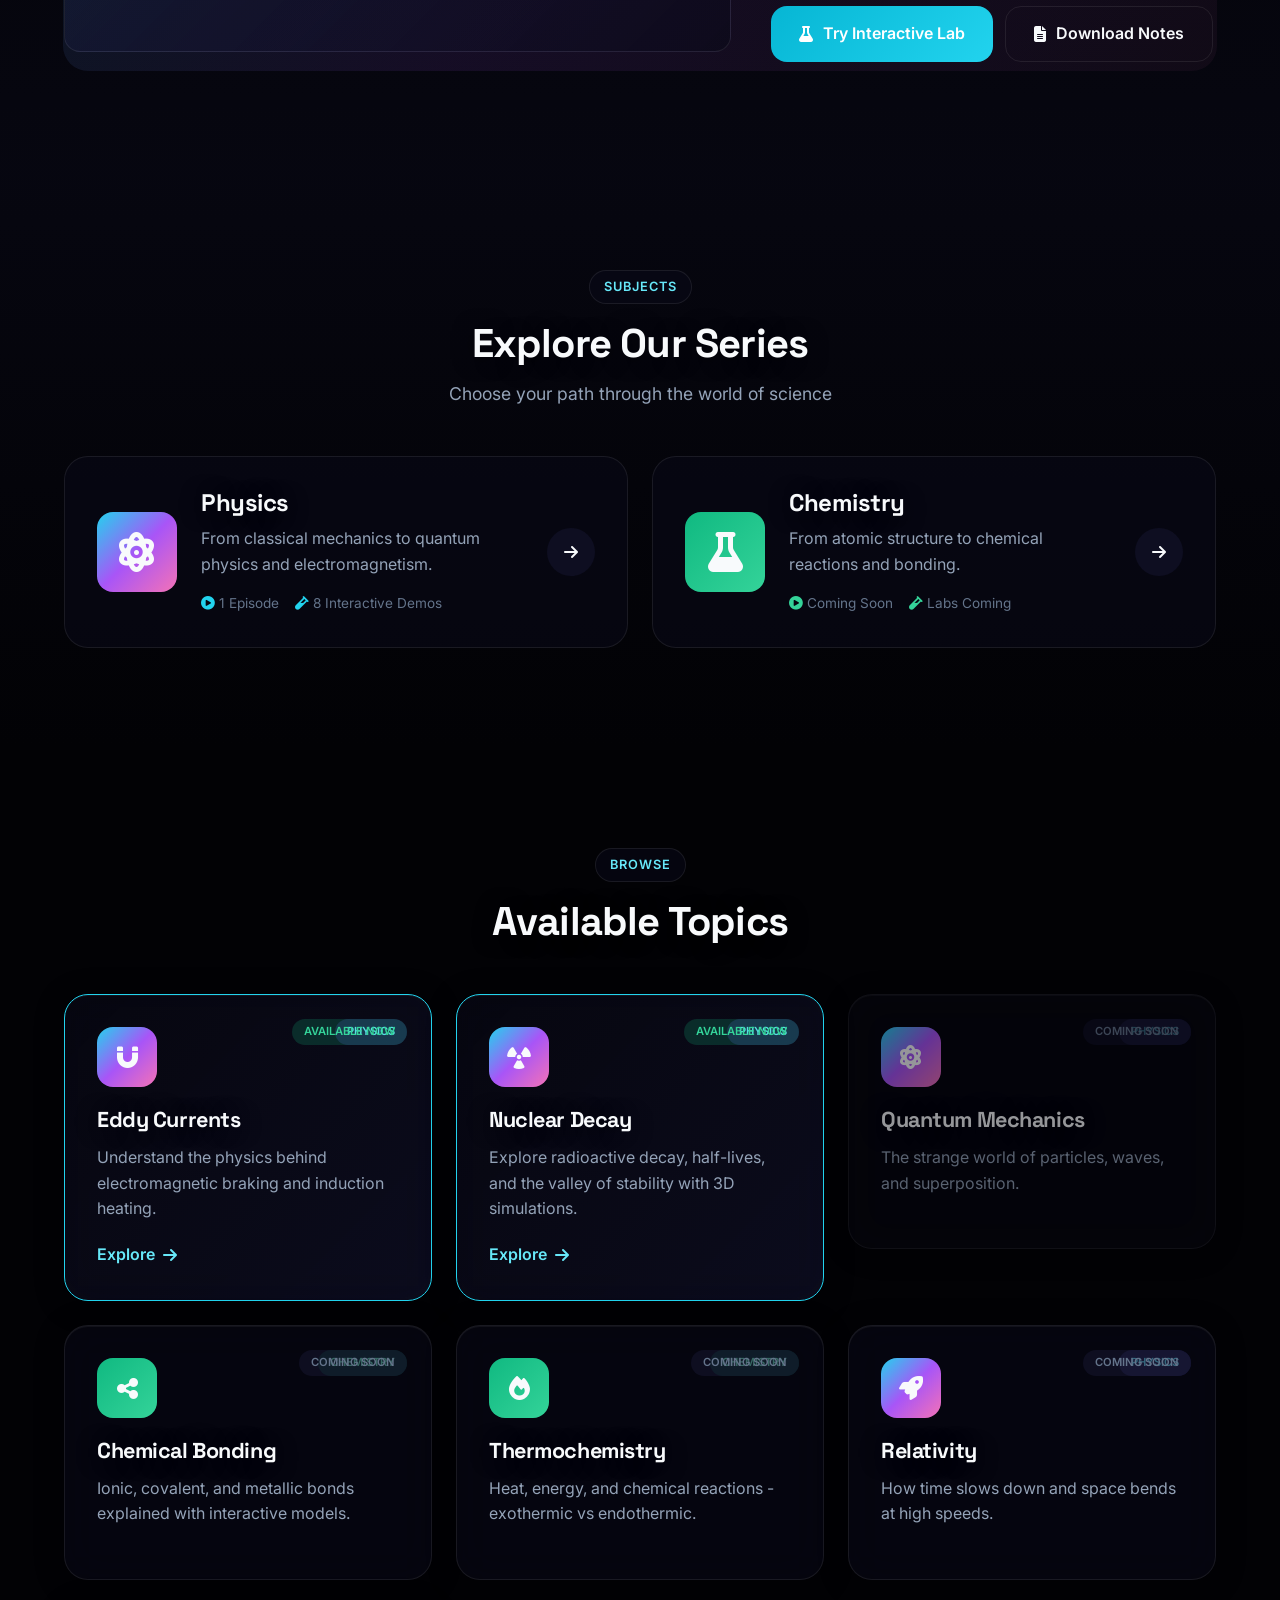
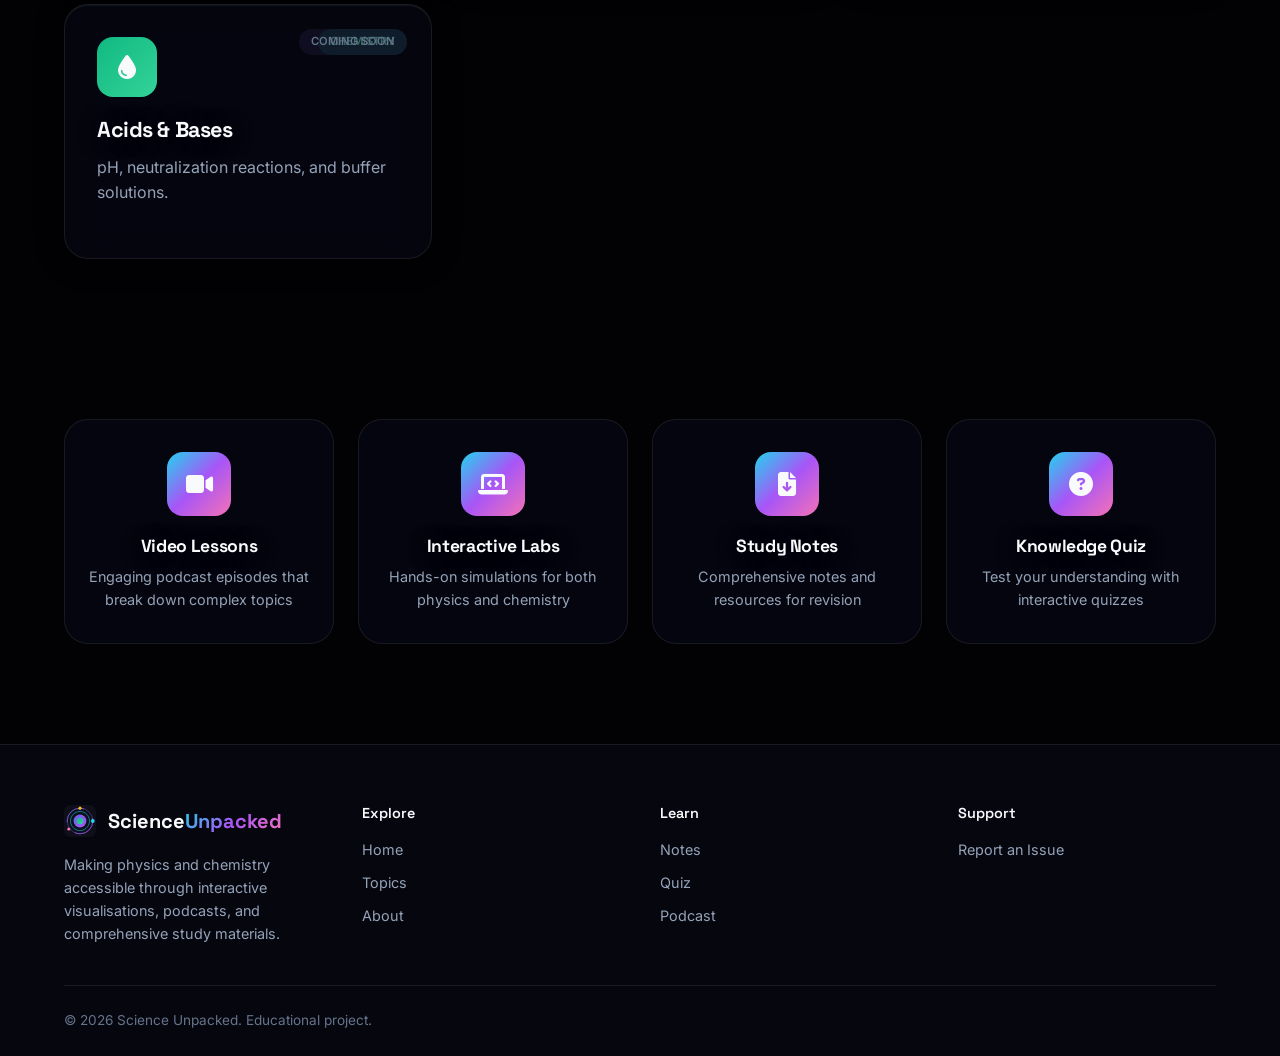
==== commit c7d7a1c5: "feat: Sleek Space Observatory visual overhaul - Add immersive animated universe background (canvas) " ====
--- a/index.html
+++ b/index.html
@@ -10,9 +10,41 @@
     <link rel="preconnect" href="https://fonts.gstatic.com" crossorigin>
     <link href="https://fonts.googleapis.com/css2?family=Inter:wght@300;400;500;600;700;800&family=Space+Grotesk:wght@400;500;600;700&display=swap" rel="stylesheet">
     <link rel="stylesheet" href="https://cdnjs.cloudflare.com/ajax/libs/font-awesome/6.4.0/css/all.min.css">
+    <style>
+        /* Observatory enhancements */
+        .glass-card {
+            background: var(--surface) !important;
+            backdrop-filter: blur(20px) !important;
+            -webkit-backdrop-filter: blur(20px) !important;
+            border: 1px solid var(--border) !important;
+        }
+        
+        .section-divider {
+            width: 60px;
+            height: 3px;
+            background: var(--gradient-1);
+            border-radius: 3px;
+            margin: 0 auto 24px;
+        }
+        
+        h1, h2, h3 {
+            letter-spacing: -0.02em;
+        }
+        
+        .glow-text {
+            text-shadow: 0 0 40px rgba(34, 211, 238, 0.3);
+        }
+        
+        ::selection {
+            background: rgba(34, 211, 238, 0.3);
+            color: white;
+        }
+    </style>
 </head>
 <body>
-    <!-- Navigation -->
+    <canvas id="universe-bg" style="position:fixed; top:0; left:0; width:100%; height:100%; pointer-events:none;"></canvas>
+<script src="js/universe-bg.js"></script>
+        <!-- Navigation -->
     <nav class="navbar" id="navbar">
         <div class="nav-container">
             <a href="index.html" class="nav-brand">
@@ -52,21 +84,16 @@
 
     <!-- Hero Section -->
     <section class="hero">
-        <div class="hero-bg">
-            <div class="gradient-orb orb-1"></div>
-            <div class="gradient-orb orb-2"></div>
-            <div class="gradient-orb orb-3"></div>
-            <div class="particles" id="particles"></div>
-        </div>
+        <!-- Universe background handled by canvas -->
         
         <div class="hero-content">
             <div class="hero-badge reveal-up">
                 <i class="fas fa-play-circle"></i>
                 <span>Physics & Chemistry Series</span>
             </div>
-            <h1 class="hero-title reveal-up">
+            <h1 class="hero-title reveal-up" style="font-size:clamp(2.8rem, 7vw, 5rem); line-height:1.05; margin-bottom:28px;">
                 Where Complex Science
-                <span class="gradient-text">Becomes Simple</span>
+                <span class="gradient-text" style="display:block; margin-top:8px; font-size:1.1em;">Becomes Simple</span>
             </h1>
             <p class="hero-description reveal-up">
                 Join us on a journey through Physics and Chemistry. From eddy currents to chemical bonds, 
@@ -303,28 +330,28 @@
         <div class="container">
             <div class="features-grid">
                 <div class="feature-item reveal-up stagger-1">
-                    <div class="feature-icon">
+                    <div class="feature-icon" style="border-radius: var(--radius);">
                         <i class="fas fa-video"></i>
                     </div>
                     <h3>Video Lessons</h3>
                     <p>Engaging podcast episodes that break down complex topics</p>
                 </div>
                 <div class="feature-item reveal-up stagger-2">
-                    <div class="feature-icon">
+                    <div class="feature-icon" style="border-radius: var(--radius);">
                         <i class="fas fa-laptop-code"></i>
                     </div>
                     <h3>Interactive Labs</h3>
                     <p>Hands-on simulations for both physics and chemistry</p>
                 </div>
                 <div class="feature-item reveal-up stagger-3">
-                    <div class="feature-icon">
+                    <div class="feature-icon" style="border-radius: var(--radius);">
                         <i class="fas fa-file-download"></i>
                     </div>
                     <h3>Study Notes</h3>
                     <p>Comprehensive notes and resources for revision</p>
                 </div>
                 <div class="feature-item reveal-up stagger-4">
-                    <div class="feature-icon">
+                    <div class="feature-icon" style="border-radius: var(--radius);">
                         <i class="fas fa-question-circle"></i>
                     </div>
                     <h3>Knowledge Quiz</h3>
--- a/css/styles.css
+++ b/css/styles.css
@@ -1,44 +1,47 @@
-/* ===== CSS VARIABLES ===== */
+/* ===== CSS VARIABLES - SPACE OBSERVATORY ===== */
 :root {
-    --primary: #6366f1;
-    --primary-dark: #4f46e5;
-    --primary-light: #818cf8;
-    --secondary: #06b6d4;
-    --accent: #f59e0b;
-    --accent-light: #fbbf24;
-    --background: #0f0f1a;
-    --surface: #1a1a2e;
-    --surface-light: #252542;
-    --text: #f1f5f9;
+    --primary: #22d3ee;
+    --primary-dark: #06b6d4;
+    --primary-light: #67e8f9;
+    --secondary: #a855f7;
+    --accent: #f472b6;
+    --accent-light: #f9a8d4;
+    --background: #020205;
+    --surface: rgba(10, 10, 25, 0.55);
+    --surface-solid: #0a0a19;
+    --surface-light: rgba(20, 20, 45, 0.6);
+    --text: #f8fafc;
     --text-muted: #94a3b8;
     --text-dim: #64748b;
-    --border: #2d2d44;
-    --success: #10b981;
-    --warning: #f59e0b;
-    --error: #ef4444;
-    
-    --gradient-1: linear-gradient(135deg, #6366f1 0%, #8b5cf6 50%, #a855f7 100%);
-    --gradient-2: linear-gradient(135deg, #06b6d4 0%, #3b82f6 100%);
-    --gradient-3: linear-gradient(135deg, #f59e0b 0%, #ef4444 100%);
-    --gradient-chem: linear-gradient(135deg, #10b981 0%, #059669 100%);
-    
-    /* Subject Colors */
-    --physics: #6366f1;
-    --physics-light: #818cf8;
-    --chemistry: #10b981;
-    --chemistry-light: #34d399;
-    
-    --shadow-sm: 0 1px 2px 0 rgba(0, 0, 0, 0.3);
-    --shadow: 0 4px 6px -1px rgba(0, 0, 0, 0.4);
-    --shadow-lg: 0 10px 15px -3px rgba(0, 0, 0, 0.5);
-    --shadow-glow: 0 0 40px rgba(99, 102, 241, 0.3);
+    --border: rgba(255, 255, 255, 0.08);
+    --border-glow: rgba(34, 211, 238, 0.15);
+    --success: #34d399;
+    --warning: #fbbf24;
+    --error: #fb7185;
+    
+    --gradient-1: linear-gradient(135deg, #22d3ee 0%, #a855f7 50%, #f472b6 100%);
+    --gradient-2: linear-gradient(135deg, #06b6d4 0%, #22d3ee 100%);
+    --gradient-3: linear-gradient(135deg, #a855f7 0%, #f472b6 100%);
+    --gradient-aurora: linear-gradient(180deg, rgba(6, 182, 212, 0.08) 0%, rgba(168, 85, 247, 0.05) 50%, transparent 100%);
+    --gradient-chem: linear-gradient(135deg, #10b981 0%, #34d399 100%);
+    
+    --physics: #22d3ee;
+    --physics-light: #67e8f9;
+    --chemistry: #34d399;
+    --chemistry-light: #6ee7b7;
+    
+    --shadow-sm: 0 1px 2px 0 rgba(0, 0, 0, 0.5);
+    --shadow: 0 4px 20px -1px rgba(0, 0, 0, 0.6);
+    --shadow-lg: 0 10px 40px -3px rgba(0, 0, 0, 0.7);
+    --shadow-glow: 0 0 40px rgba(34, 211, 238, 0.15);
     
     --radius-sm: 8px;
-    --radius: 12px;
-    --radius-lg: 20px;
-    --radius-xl: 28px;
-    
-    --transition: all 0.3s cubic-bezier(0.4, 0, 0.2, 1);
+    --radius: 16px;
+    --radius-lg: 24px;
+    --radius-xl: 32px;
+    
+    --transition: all 0.4s cubic-bezier(0.4, 0, 0.2, 1);
+    --transition-slow: all 0.6s cubic-bezier(0.4, 0, 0.2, 1);
 }
 
 /* ===== RESET & BASE ===== */
@@ -50,6 +53,7 @@
 
 html {
     scroll-behavior: smooth;
+    background: var(--background);
 }
 
 body {
@@ -96,15 +100,17 @@
     left: 0;
     right: 0;
     z-index: 1000;
-    background: rgba(15, 15, 26, 0.8);
-    backdrop-filter: blur(20px);
-    border-bottom: 1px solid var(--border);
+    background: rgba(2, 2, 5, 0.4);
+    backdrop-filter: blur(24px) saturate(1.2);
+    -webkit-backdrop-filter: blur(24px) saturate(1.2);
+    border-bottom: 1px solid rgba(255, 255, 255, 0.06);
     transition: var(--transition);
 }
 
 .navbar.scrolled {
-    background: rgba(15, 15, 26, 0.95);
-    box-shadow: var(--shadow);
+    background: rgba(2, 2, 5, 0.75);
+    border-bottom-color: rgba(34, 211, 238, 0.1);
+    box-shadow: 0 4px 30px rgba(0, 0, 0, 0.5), 0 1px 0 rgba(34, 211, 238, 0.05);
 }
 
 .nav-container {
@@ -279,7 +285,8 @@
 .hero-bg {
     position: absolute;
     inset: 0;
-    z-index: -1;
+    z-index: 0;
+    pointer-events: none;
 }
 
 .gradient-orb {
@@ -340,8 +347,6 @@
     75% { transform: translate(-50px, -50px) scale(0.9); }
 }
 
-@keyframes particle-float {
-    0%, 100% { transform: translateY(100vh) rotate(0deg); opacity: 0; }
     10% { opacity: 1; }
     90% { opacity: 1; }
     100% { transform: translateY(-100vh) rotate(720deg); opacity: 0; }
@@ -350,7 +355,8 @@
 .hero-content {
     text-align: center;
     max-width: 800px;
-    z-index: 1;
+    z-index: 2;
+    position: relative;
 }
 
 .hero-badge {
@@ -370,6 +376,7 @@
     font-size: clamp(2.5rem, 6vw, 4.5rem);
     margin-bottom: 24px;
     line-height: 1.1;
+    text-shadow: 0 2px 40px rgba(2, 2, 5, 0.9), 0 0 80px rgba(2, 2, 5, 0.6);
 }
 
 .gradient-text {
@@ -377,6 +384,7 @@
     -webkit-background-clip: text;
     -webkit-text-fill-color: transparent;
     background-clip: text;
+    filter: drop-shadow(0 0 30px rgba(34, 211, 238, 0.3)) drop-shadow(0 0 60px rgba(168, 85, 247, 0.15));
 }
 
 .hero-description {
@@ -384,6 +392,7 @@
     color: var(--text-muted);
     max-width: 600px;
     margin: 0 auto 40px;
+    text-shadow: 0 2px 30px rgba(2, 2, 5, 0.8);
 }
 
 .hero-buttons {
@@ -643,9 +652,12 @@
     position: relative;
     padding: 32px;
     background: var(--surface);
+    backdrop-filter: blur(20px);
+    -webkit-backdrop-filter: blur(20px);
     border: 1px solid var(--border);
     border-radius: var(--radius-lg);
     transition: var(--transition);
+    box-shadow: 0 4px 30px rgba(0, 0, 0, 0.3), inset 0 1px 0 rgba(255, 255, 255, 0.05);
 }
 
 .topic-card:hover:not(.coming-soon) {
@@ -1086,11 +1098,15 @@
 
 /* ===== ANIMATION SYSTEM ===== */
 
-/* Scroll-triggered reveals */
+/* Scroll-triggered reveals - content always visible, animation enhances */
 .reveal-up {
-    opacity: 0;
-    transform: translateY(40px);
-    transition: opacity 0.7s cubic-bezier(0.4, 0, 0.2, 1), transform 0.7s cubic-bezier(0.4, 0, 0.2, 1);
+    opacity: 1;
+    transform: translateY(0);
+    transition: opacity 0.8s cubic-bezier(0.4, 0, 0.2, 1), transform 0.8s cubic-bezier(0.4, 0, 0.2, 1);
+}
+.reveal-up:not(.animate-in) {
+    opacity: 0.15;
+    transform: translateY(30px);
 }
 .reveal-up.animate-in {
     opacity: 1;
@@ -1098,9 +1114,13 @@
 }
 
 .reveal-left {
-    opacity: 0;
-    transform: translateX(-40px);
-    transition: opacity 0.7s cubic-bezier(0.4, 0, 0.2, 1), transform 0.7s cubic-bezier(0.4, 0, 0.2, 1);
+    opacity: 1;
+    transform: translateX(0);
+    transition: opacity 0.8s cubic-bezier(0.4, 0, 0.2, 1), transform 0.8s cubic-bezier(0.4, 0, 0.2, 1);
+}
+.reveal-left:not(.animate-in) {
+    opacity: 0.15;
+    transform: translateX(-30px);
 }
 .reveal-left.animate-in {
     opacity: 1;
@@ -1108,9 +1128,13 @@
 }
 
 .reveal-right {
-    opacity: 0;
-    transform: translateX(40px);
-    transition: opacity 0.7s cubic-bezier(0.4, 0, 0.2, 1), transform 0.7s cubic-bezier(0.4, 0, 0.2, 1);
+    opacity: 1;
+    transform: translateX(0);
+    transition: opacity 0.8s cubic-bezier(0.4, 0, 0.2, 1), transform 0.8s cubic-bezier(0.4, 0, 0.2, 1);
+}
+.reveal-right:not(.animate-in) {
+    opacity: 0.15;
+    transform: translateX(30px);
 }
 .reveal-right.animate-in {
     opacity: 1;
@@ -1118,9 +1142,13 @@
 }
 
 .reveal-scale {
-    opacity: 0;
-    transform: scale(0.9);
-    transition: opacity 0.6s cubic-bezier(0.4, 0, 0.2, 1), transform 0.6s cubic-bezier(0.4, 0, 0.2, 1);
+    opacity: 1;
+    transform: scale(1);
+    transition: opacity 0.7s cubic-bezier(0.4, 0, 0.2, 1), transform 0.7s cubic-bezier(0.4, 0, 0.2, 1);
+}
+.reveal-scale:not(.animate-in) {
+    opacity: 0.15;
+    transform: scale(0.92);
 }
 .reveal-scale.animate-in {
     opacity: 1;
@@ -1159,7 +1187,7 @@
     left: var(--x, 50%);
     width: 200px;
     height: 200px;
-    background: radial-gradient(circle, rgba(99, 102, 241, 0.15) 0%, transparent 70%);
+    background: radial-gradient(circle, rgba(34, 211, 238, 0.15) 0%, transparent 70%);
     transform: translate(-50%, -50%);
     pointer-events: none;
     opacity: 0;
@@ -1239,3 +1267,176 @@
     background-size: 200% 100%;
     animation: shimmer 1.5s infinite;
 }
+
+
+/* ===== COSMIC DESIGN ENHANCEMENTS ===== */
+
+/* Hero content backdrop for readability against universe */
+.hero-content {
+    padding: 40px;
+    border-radius: var(--radius-xl);
+}
+
+/* Floating animation for cards */
+@keyframes float-gentle {
+    0%, 100% { transform: translateY(0); }
+    50% { transform: translateY(-6px); }
+}
+
+.topic-card {
+    animation: float-gentle 6s ease-in-out infinite;
+}
+.topic-card:nth-child(2) { animation-delay: -1.5s; }
+.topic-card:nth-child(3) { animation-delay: -3s; }
+.topic-card:nth-child(4) { animation-delay: -4.5s; }
+
+/* Cosmic glow dividers */
+.cosmic-divider {
+    display: flex;
+    align-items: center;
+    justify-content: center;
+    gap: 16px;
+    margin: 60px 0;
+}
+.cosmic-divider::before,
+.cosmic-divider::after {
+    content: '';
+    flex: 1;
+    height: 1px;
+    background: linear-gradient(90deg, transparent, rgba(34, 211, 238, 0.3), transparent);
+}
+.cosmic-divider .dot {
+    width: 6px;
+    height: 6px;
+    border-radius: 50%;
+    background: var(--primary);
+    box-shadow: 0 0 12px rgba(34, 211, 238, 0.5);
+}
+
+/* Section glow top border */
+section::before {
+    content: '';
+    position: absolute;
+    top: 0;
+    left: 10%;
+    right: 10%;
+    height: 1px;
+    background: linear-gradient(90deg, transparent, rgba(34, 211, 238, 0.08), rgba(168, 85, 247, 0.08), transparent);
+}
+
+/* Enhanced text glow for headings */
+h1, h2, h3 {
+    text-shadow: 0 2px 20px rgba(2, 2, 5, 0.5);
+}
+
+/* Hero badge glow */
+.hero-badge {
+    background: rgba(10, 10, 25, 0.6) !important;
+    backdrop-filter: blur(10px);
+    border: 1px solid rgba(34, 211, 238, 0.2) !important;
+    box-shadow: 0 0 20px rgba(34, 211, 238, 0.1);
+}
+
+/* Stats glow */
+.hero-stats {
+    position: relative;
+    z-index: 2;
+}
+.stat-item {
+    background: rgba(10, 10, 25, 0.4);
+    backdrop-filter: blur(10px);
+    border: 1px solid rgba(255, 255, 255, 0.06);
+    border-radius: var(--radius);
+    padding: 16px 24px;
+}
+.stat-number {
+    background: var(--gradient-1);
+    -webkit-background-clip: text;
+    -webkit-text-fill-color: transparent;
+    background-clip: text;
+    font-weight: 800;
+}
+
+/* Enhanced buttons */
+.btn-primary {
+    position: relative;
+    overflow: hidden;
+}
+.btn-primary::after {
+    content: '';
+    position: absolute;
+    inset: -2px;
+    border-radius: inherit;
+    background: linear-gradient(135deg, rgba(34,211,238,0.4), rgba(168,85,247,0.4), rgba(244,114,182,0.4));
+    z-index: -1;
+    opacity: 0;
+    transition: opacity 0.4s;
+    filter: blur(8px);
+}
+.btn-primary:hover::after {
+    opacity: 1;
+}
+
+/* Scroll indicator glow */
+.scroll-indicator {
+    z-index: 2;
+}
+.scroll-indicator .bounce-chevron {
+    text-shadow: 0 0 20px rgba(34, 211, 238, 0.4);
+}
+
+/* Subject cards cosmic enhancement */
+.subject-card {
+    position: relative;
+    overflow: hidden;
+}
+.subject-card::before {
+    content: '';
+    position: absolute;
+    top: -50%;
+    left: -50%;
+    width: 200%;
+    height: 200%;
+    background: radial-gradient(circle at var(--mouse-x, 50%) var(--mouse-y, 50%), rgba(34, 211, 238, 0.08), transparent 50%);
+    opacity: 0;
+    transition: opacity 0.4s;
+    pointer-events: none;
+}
+.subject-card:hover::before {
+    opacity: 1;
+}
+
+/* Episode card enhancement */
+.episode-card,
+.preview-card {
+    position: relative;
+}
+.episode-card::after,
+.preview-card::after {
+    content: '';
+    position: absolute;
+    inset: 0;
+    border-radius: inherit;
+    background: radial-gradient(circle at 50% 0%, rgba(34, 211, 238, 0.06), transparent 60%);
+    pointer-events: none;
+    opacity: 0;
+    transition: opacity 0.4s;
+}
+.episode-card:hover::after,
+.preview-card:hover::after {
+    opacity: 1;
+}
+
+/* Video container glow */
+.video-container {
+    position: relative;
+}
+.video-container::before {
+    content: '';
+    position: absolute;
+    inset: -1px;
+    border-radius: calc(var(--radius-lg) + 1px);
+    background: linear-gradient(135deg, rgba(34,211,238,0.2), rgba(168,85,247,0.2), rgba(244,114,182,0.1));
+    z-index: -1;
+    opacity: 0.5;
+}
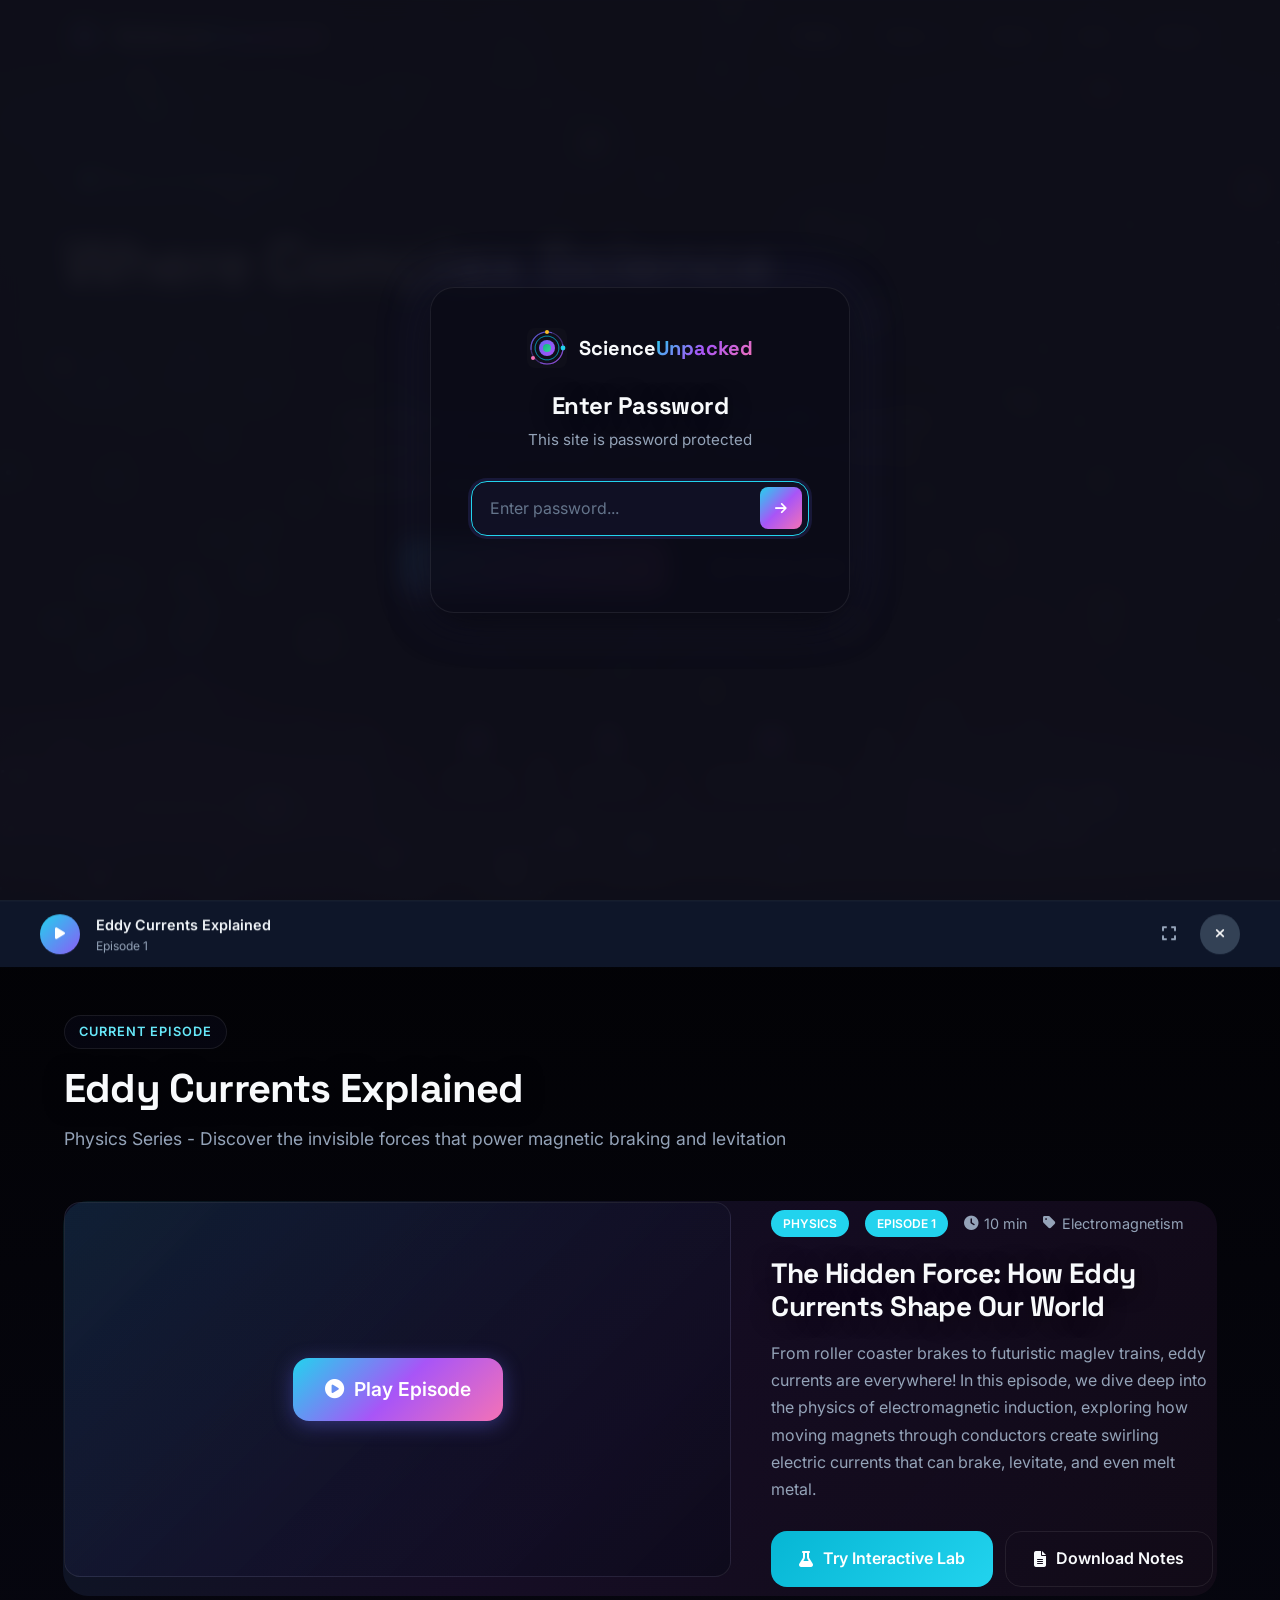
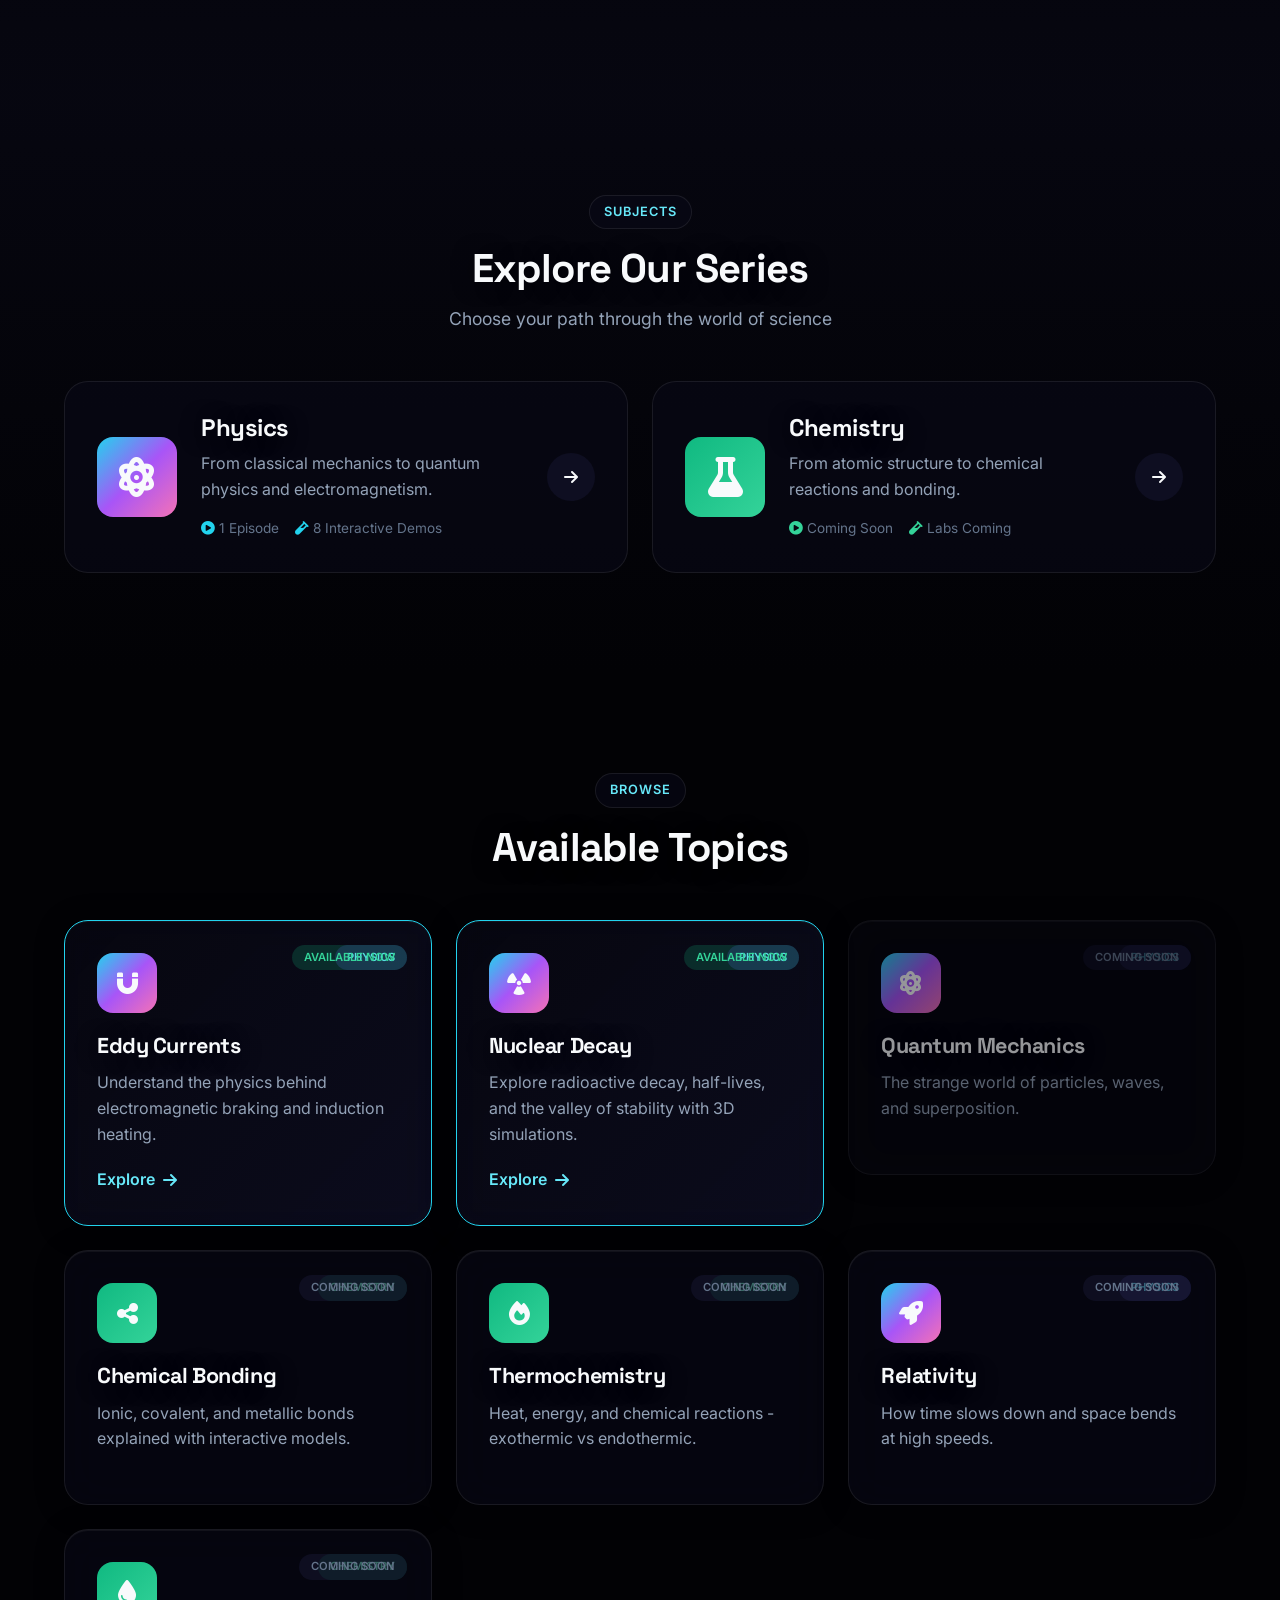
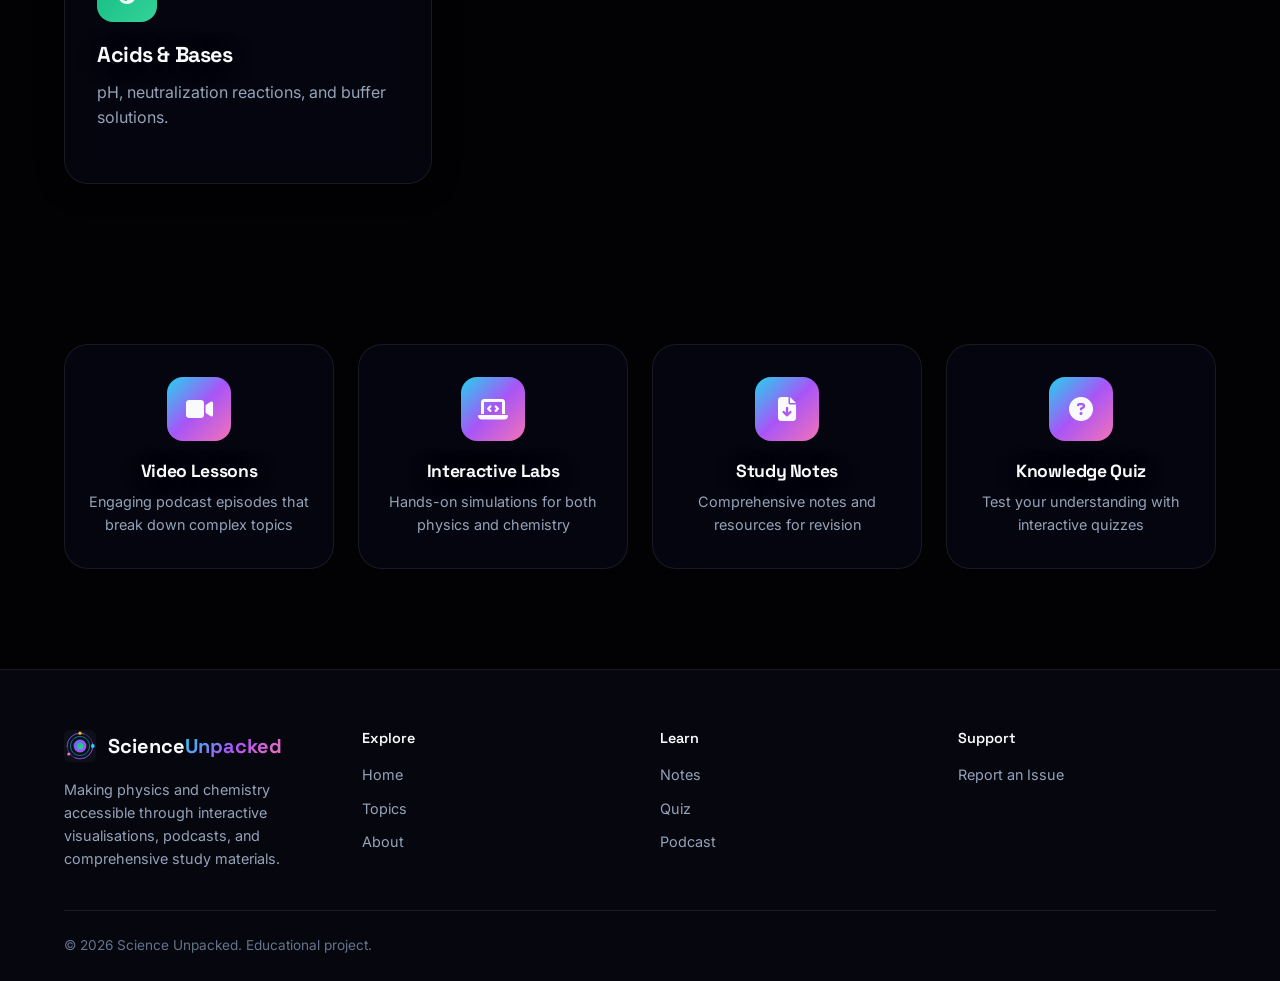
==== commit a04a3c8b: "fix: hero text clipping - restore natural title flow, fix flex layout" ====
--- a/index.html
+++ b/index.html
@@ -91,9 +91,8 @@
                 <i class="fas fa-play-circle"></i>
                 <span>Physics & Chemistry Series</span>
             </div>
-            <h1 class="hero-title reveal-up" style="font-size:clamp(2.8rem, 7vw, 5rem); line-height:1.05; margin-bottom:28px;">
-                Where Complex Science
-                <span class="gradient-text" style="display:block; margin-top:8px; font-size:1.1em;">Becomes Simple</span>
+            <h1 class="hero-title reveal-up">
+                Where Complex Science <span class="gradient-text">Becomes Simple</span>
             </h1>
             <p class="hero-description reveal-up">
                 Join us on a journey through Physics and Chemistry. From eddy currents to chemical bonds, 
--- a/css/styles.css
+++ b/css/styles.css
@@ -357,6 +357,8 @@
     max-width: 800px;
     z-index: 2;
     position: relative;
+    padding: 20px;
+    width: 100%;
 }
 
 .hero-badge {
@@ -373,10 +375,11 @@
 }
 
 .hero-title {
-    font-size: clamp(2.5rem, 6vw, 4.5rem);
+    font-size: clamp(2.2rem, 5.5vw, 4rem);
     margin-bottom: 24px;
-    line-height: 1.1;
+    line-height: 1.2;
     text-shadow: 0 2px 40px rgba(2, 2, 5, 0.9), 0 0 80px rgba(2, 2, 5, 0.6);
+    word-wrap: break-word;
 }
 
 .gradient-text {
@@ -1341,6 +1344,11 @@
 .hero-stats {
     position: relative;
     z-index: 2;
+    display: flex;
+    flex-wrap: wrap;
+    justify-content: center;
+    gap: 24px;
+    margin-top: 40px;
 }
 .stat-item {
     background: rgba(10, 10, 25, 0.4);
